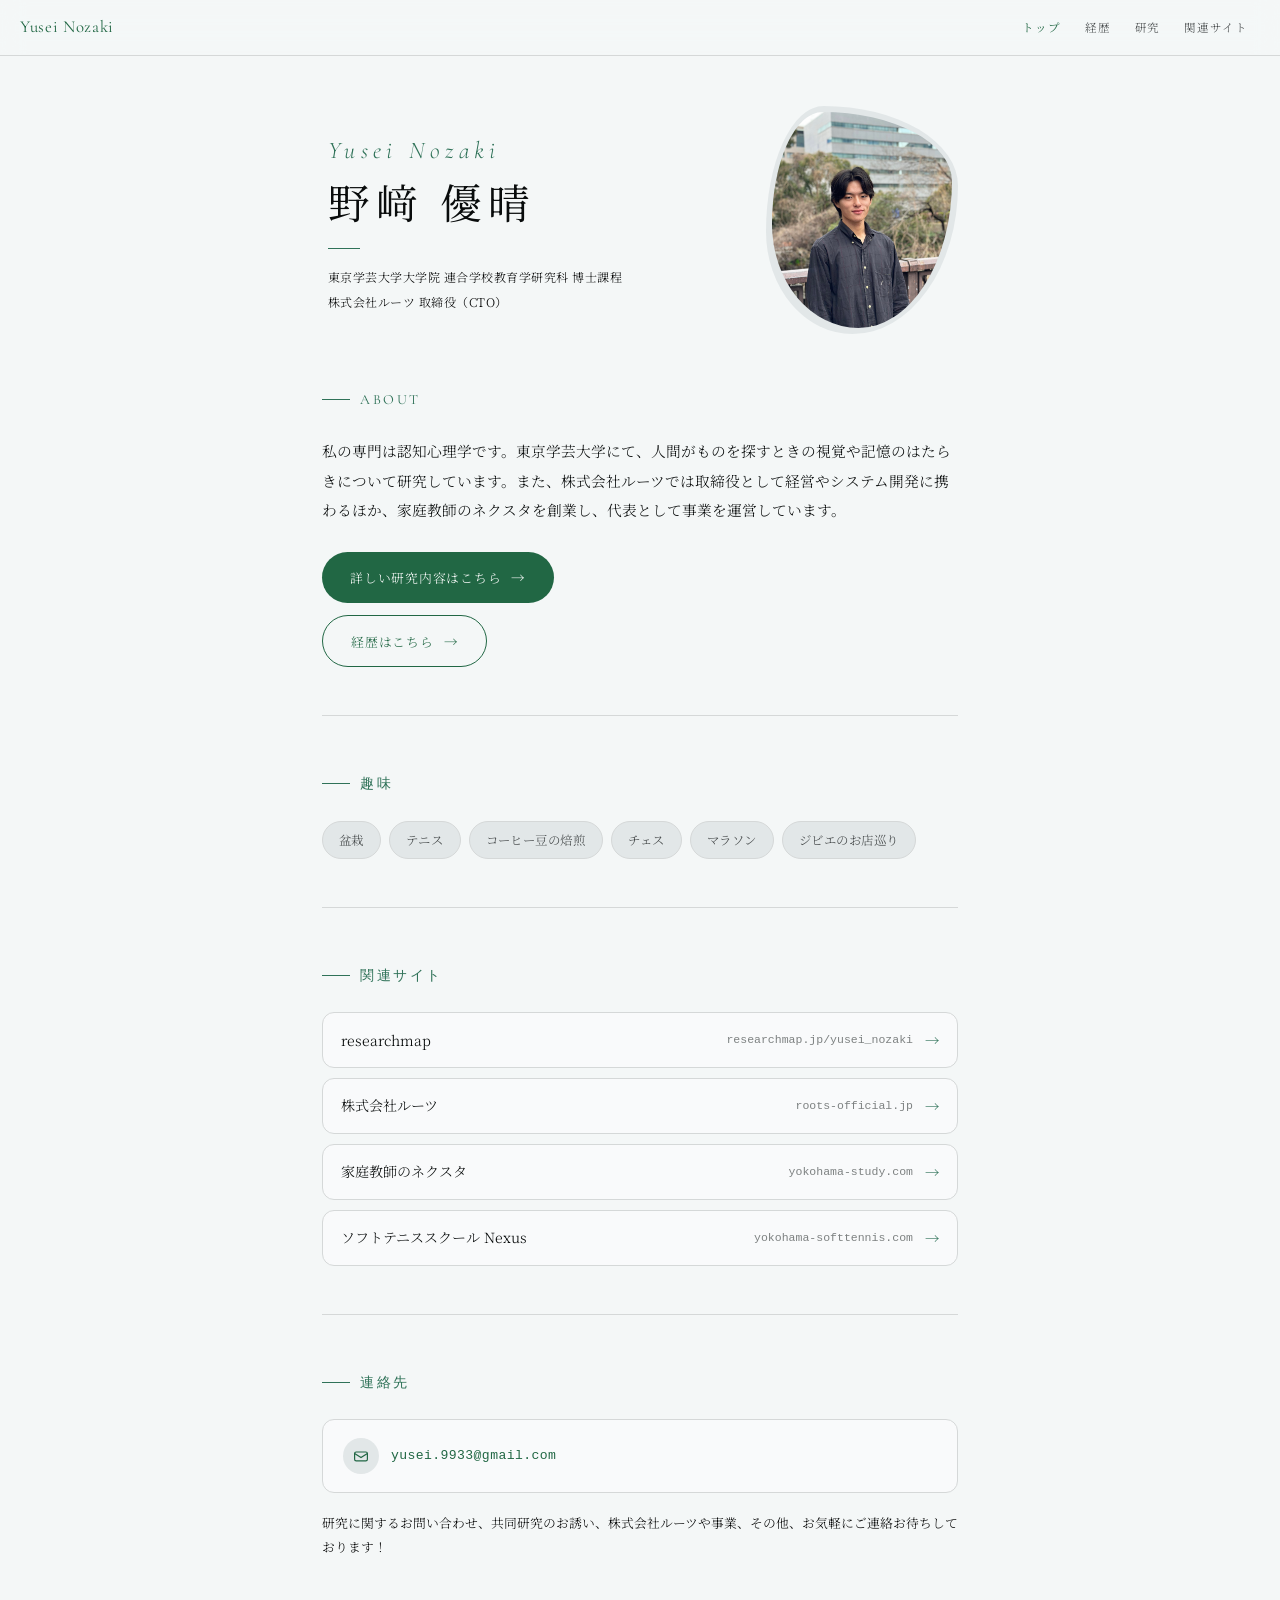
==== index.html @ 274eee70 "既存デザインを維持してBootstrapをCDN導入" ====
<!DOCTYPE html>
<html lang="ja">
<head>
  <meta charset="UTF-8">
  <meta name="viewport" content="width=device-width, initial-scale=1.0">
  <meta name="format-detection" content="address=no, telephone=no">
  <title>野﨑 優晴（Yusei Nozaki）ホームページ</title>
  <meta name="description" content="野﨑優晴（野崎優晴 / Yusei Nozaki）の個人ホームページ。東京学芸大学大学院博士課程。株式会社ルーツ取締役CTO。">
  <meta name="keywords" content="野崎優晴, 野﨑優晴, Yusei Nozaki, 認知心理学, 視覚探索, 記憶, 東京学芸大学, 博士課程, 株式会社ルーツ, CTO, 教育, 家庭教師, ソフトテニス">
  <meta name="author" content="Yusei Nozaki">
  <meta name="robots" content="index, follow">
  <meta property="og:site_name" content="野﨑 優晴 ホームページ">
  <meta property="og:title" content="野﨑 優晴（Yusei Nozaki）ホームページ">
  <meta property="og:description" content="野﨑優晴（Yusei Nozaki）の個人ホームページ。東京学芸大学大学院博士課程。株式会社ルーツ取締役CTO。">
  <meta property="og:type" content="website">
  <meta property="og:url" content="https://yusei-nozaki.jp/">
  <meta property="og:image" content="https://yusei-nozaki.jp/img/IMG_9286.jpeg">
  <meta name="twitter:card" content="summary_large_image">
  <meta name="twitter:title" content="野﨑 優晴（Yusei Nozaki）ホームページ">
  <meta name="twitter:description" content="野﨑優晴（Yusei Nozaki）の個人ホームページ。東京学芸大学大学院博士課程。株式会社ルーツ取締役CTO。">
  <meta name="twitter:image" content="https://yusei-nozaki.jp/img/IMG_9286.jpeg">
  <link rel="canonical" href="https://yusei-nozaki.jp/">
  <link rel="icon" href="img/icon.png">
  <link rel="stylesheet" href="https://cdn.jsdelivr.net/npm/bootstrap@5.3.8/dist/css/bootstrap.min.css" integrity="sha384-sRIl4kxILFvY47J16cr9ZwB07vP4J8+LH7qKQnuqkuIAvNWLzeN8tE5YBujZqJLB" crossorigin="anonymous">
  <link rel="stylesheet" href="css/style.css">
  <script type="application/ld+json">
  {
    "@context": "https://schema.org",
    "@type": "WebSite",
    "name": "野﨑 優晴 ホームページ",
    "alternateName": ["野﨑 優晴", "野崎優晴", "野崎 優晴", "Yusei Nozaki"],
    "url": "https://yusei-nozaki.jp/"
  }
  </script>
  <script type="application/ld+json">
  {
    "@context": "https://schema.org",
    "@type": "Person",
    "name": "野﨑優晴",
    "alternateName": ["野崎優晴", "Yusei Nozaki"],
    "url": "https://yusei-nozaki.jp/",
    "image": "https://yusei-nozaki.jp/img/IMG_9286.jpeg",
    "jobTitle": ["博士課程", "取締役CTO"],
    "affiliation": [
      {
        "@type": "EducationalOrganization",
        "name": "東京学芸大学大学院"
      },
      {
        "@type": "Organization",
        "name": "株式会社ルーツ"
      }
    ],
    "sameAs": ["https://researchmap.jp/yusei_nozaki"]
  }
  </script>
</head>
<body>

<!-- Nav -->
<nav class="navbar fixed-top site-nav" aria-label="メインナビゲーション">
  <a href="/" class="navbar-brand nav-logo">Yusei Nozaki</a>
  <button class="navbar-toggler nav-hamburger collapsed" id="nav-hamburger" type="button" data-bs-toggle="collapse" data-bs-target="#nav-menu" aria-controls="nav-menu" aria-expanded="false" aria-label="メニュー">
    <span aria-hidden="true"></span><span aria-hidden="true"></span><span aria-hidden="true"></span>
  </button>
  <div class="collapse navbar-collapse nav-menu" id="nav-menu">
    <ul class="navbar-nav nav-links">
      <li class="nav-item"><a href="/" class="nav-link active" aria-current="page">トップ</a></li>
      <li class="nav-item"><a href="/career/" class="nav-link">経歴</a></li>
      <li class="nav-item"><a href="/research/" class="nav-link">研究</a></li>
      <li class="nav-item"><a href="/links/" class="nav-link">関連サイト</a></li>
    </ul>
  </div>
</nav>

<main class="page">

  <!-- Hero -->
  <section class="container hero">
    <div class="row g-0 align-items-center hero-layout">
      <div class="col hero-text-col d-flex flex-column">
        <span class="hero-name-en">Yusei Nozaki</span>
        <span class="hero-name-jp">野﨑 優晴</span>
        <div class="hero-divider"></div>
        <div class="hero-titles d-flex flex-column">
          <span class="hero-title">東京学芸大学大学院 連合学校教育学研究科 博士課程</span>
          <span class="hero-title">株式会社ルーツ 取締役（CTO）</span>
        </div>
      </div>
      <div class="col-auto hero-photo-col">
        <div class="hero-photo-wrap">
          <img src="img/IMG_9286.jpeg" alt="野﨑優晴（野崎優晴 / Yusei Nozaki）" class="hero-photo">
        </div>
      </div>
    </div>
  </section>

  <!-- Bio -->
  <section class="container bio-section reveal">
    <span class="section-label">About</span>
    <p class="bio-text">私の専門は認知心理学です。東京学芸大学にて、人間がものを探すときの視覚や記憶のはたらきについて研究しています。また、株式会社ルーツでは取締役として経営やシステム開発に携わるほか、家庭教師のネクスタを創業し、代表として事業を運営しています。</p>
    <div class="bio-actions d-flex flex-column align-items-start">
      <a href="/research/" class="btn rounded-pill d-inline-flex align-items-center bio-cta">
        詳しい研究内容はこちら
        <span class="bio-cta-arrow">→</span>
      </a>
      <a href="/career/" class="btn rounded-pill d-inline-flex align-items-center bio-cta bio-cta-outline">
        経歴はこちら
        <span class="bio-cta-arrow">→</span>
      </a>
    </div>
  </section>

  <div class="container"><div class="divider"></div></div>

  <!-- Hobbies -->
  <section class="container hobbies-section reveal">
    <span class="section-label">趣味</span>
    <div class="hobby-chips d-flex flex-wrap gap-2">
      <span class="badge rounded-pill hobby-chip">盆栽</span>
      <span class="badge rounded-pill hobby-chip">テニス</span>
      <span class="badge rounded-pill hobby-chip">コーヒー豆の焙煎</span>
      <span class="badge rounded-pill hobby-chip">チェス</span>
      <span class="badge rounded-pill hobby-chip">マラソン</span>
      <span class="badge rounded-pill hobby-chip">ジビエのお店巡り</span>
    </div>
  </section>

  <div class="container"><div class="divider"></div></div>

  <!-- Related Sites -->
  <section class="container hobbies-section reveal">
    <span class="section-label">関連サイト</span>
    <div class="related-links d-flex flex-column">
      <a href="https://researchmap.jp/yusei_nozaki" target="_blank" rel="noopener" class="card flex-row align-items-center inline-link-card">
        <span class="inline-link-name">researchmap</span>
        <span class="inline-link-url ms-auto">researchmap.jp/yusei_nozaki</span>
        <span class="inline-link-arrow">→</span>
      </a>
      <a href="https://roots-official.jp" target="_blank" rel="noopener" class="card flex-row align-items-center inline-link-card">
        <span class="inline-link-name">株式会社ルーツ</span>
        <span class="inline-link-url ms-auto">roots-official.jp</span>
        <span class="inline-link-arrow">→</span>
      </a>
      <a href="https://yokohama-study.com" target="_blank" rel="noopener" class="card flex-row align-items-center inline-link-card">
        <span class="inline-link-name">家庭教師のネクスタ</span>
        <span class="inline-link-url ms-auto">yokohama-study.com</span>
        <span class="inline-link-arrow">→</span>
      </a>
      <a href="https://yokohama-softtennis.com" target="_blank" rel="noopener" class="card flex-row align-items-center inline-link-card">
        <span class="inline-link-name">ソフトテニススクール Nexus</span>
        <span class="inline-link-url ms-auto">yokohama-softtennis.com</span>
        <span class="inline-link-arrow">→</span>
      </a>
    </div>
  </section>

  <div class="container"><div class="divider"></div></div>

  <!-- Contact -->
  <section class="container contact-section reveal">
    <span class="section-label">連絡先</span>
    <div class="card flex-row align-items-center contact-email-wrap">
      <div class="contact-email-icon d-flex align-items-center justify-content-center flex-shrink-0 rounded-circle">
        <svg viewBox="0 0 20 20" fill="none" stroke="var(--green)" stroke-width="1.5">
          <rect x="2" y="5" width="16" height="11" rx="2"/>
          <path d="M2 7l8 5 8-5"/>
        </svg>
      </div>
      <span id="email-display">読み込み中…</span>
    </div>
    <p class="contact-note">研究に関するお問い合わせ、共同研究のお誘い、株式会社ルーツや事業、その他、お気軽にご連絡お待ちしております！</p>
  </section>

</main>

<footer class="site-footer">
  © 2026 Yusei Nozaki. All rights reserved.
</footer>

<script src="https://cdn.jsdelivr.net/npm/bootstrap@5.3.8/dist/js/bootstrap.bundle.min.js" integrity="sha384-FKyoEForCGlyvwx9Hj09JcYn3nv7wiPVlz7YYwJrWVcXK/BmnVDxM+D2scQbITxI" crossorigin="anonymous"></script>
<script src="js/main.js"></script>

</body>
</html>
---- css/style.css ----
@import url('https://fonts.googleapis.com/css2?family=Cormorant+Garamond:ital,wght@0,300;0,400;0,500;1,300;1,400&family=Noto+Serif+JP:wght@200;300;400;500&display=swap');

/* ── Tokens ── */
:root {
  --bg:        oklch(0.975 0.003 200);
  --bg-card:   oklch(0.985 0.002 200);
  --bg-deep:   oklch(0.925 0.006 200);
  --green:     oklch(0.46  0.09  158);
  --green-mid: oklch(0.50  0.08  165);
  --green-lt:  oklch(0.68  0.055 165);
  --ink:       oklch(0.15  0.005 200);
  --ink-mid:   oklch(0.38  0.006 200);
  --ink-lt:    oklch(0.60  0.005 200);
  --border:    oklch(0.88  0.004 200);
  --radius:    12px;
  --ff-jp:     'Noto Serif JP', serif;
  --ff-en:     'Cormorant Garamond', serif;
  --max-w:     680px;

  /* Bootstrap theme: keep the original typography and palette. */
  --bs-body-font-family: var(--ff-jp);
  --bs-body-font-size: 1rem;
  --bs-body-font-weight: 400;
  --bs-body-line-height: 1.8;
  --bs-body-color: var(--ink);
  --bs-body-bg: var(--bg);
  --bs-border-color: var(--border);
  --bs-border-radius: var(--radius);
  --bs-link-color: var(--green);
  --bs-link-hover-color: var(--green-mid);
}

/* ── Bootstrap base and shared components ── */
html { font-size: 16px; scroll-behavior: smooth; }
body { min-height: 100dvh; }
p { margin: 0; }
img { display: block; max-width: 100%; }
a { color: inherit; text-decoration: none; }
.card {
  --bs-card-bg: var(--bg-card);
  --bs-card-border-color: var(--border);
  --bs-card-border-radius: var(--radius);
  --bs-card-color: var(--ink);
}

/* ── Nav ── */
.site-nav {
  --bs-navbar-active-color: var(--green);
  --bs-navbar-brand-color: var(--green);
  --bs-navbar-brand-hover-color: var(--green);
  z-index: 100;
  flex-wrap: nowrap;
  padding: 0 20px;
  height: 56px;
  background: color-mix(in oklch, var(--bg) 88%, transparent);
  backdrop-filter: blur(12px);
  -webkit-backdrop-filter: blur(12px);
  border-bottom: 1px solid var(--border);
}
.nav-logo {
  margin: 0;
  padding: 0;
  font-family: var(--ff-en);
  font-weight: 400;
  font-size: 1.05rem;
  letter-spacing: 0.04em;
  color: var(--green);
  text-decoration: none;
  white-space: nowrap;
}
.nav-links {
  margin: 0;
  padding: 0;
}
.nav-links .nav-link {
  display: block;
  padding: 8px 12px;
  font-size: 0.72rem;
  letter-spacing: 0.08em;
  color: var(--ink-mid);
  font-family: var(--ff-jp);
  font-weight: 300;
  transition: color 0.2s;
}
.nav-links a:hover,
.nav-links a.active { color: var(--green); }
.nav-links a.active { font-weight: 400; }

/* Hamburger button */
.nav-hamburger {
  display: none;
  flex-direction: column;
  gap: 5px;
  cursor: pointer;
  background: none;
  border: none;
  padding: 8px;
  border-radius: 0;
}
.nav-hamburger:focus-visible {
  outline: 2px solid var(--green);
  outline-offset: 3px;
}
.nav-hamburger:focus { box-shadow: none; }
.nav-hamburger span {
  display: block;
  width: 22px;
  height: 1.5px;
  background: var(--ink-mid);
  border-radius: 2px;
  transition: transform 0.3s, opacity 0.3s;
  transform-origin: center;
}
.nav-hamburger[aria-expanded="true"] span:nth-child(1) { transform: translateY(6.5px) rotate(45deg); }
.nav-hamburger[aria-expanded="true"] span:nth-child(2) { opacity: 0; }
.nav-hamburger[aria-expanded="true"] span:nth-child(3) { transform: translateY(-6.5px) rotate(-45deg); }

/* Preserve the original 520px menu breakpoint with Bootstrap Collapse. */
@media (min-width: 520.02px) {
  .site-nav .nav-menu { display: flex !important; flex-basis: auto; flex-grow: 0; }
  .site-nav .navbar-nav { flex-direction: row; }
}
@media (max-width: 520px) {
  .nav-hamburger { display: flex; }
  .nav-menu {
    position: fixed;
    top: 56px;
    left: 0; right: 0;
    background: color-mix(in oklch, var(--bg) 96%, transparent);
    backdrop-filter: blur(16px);
    -webkit-backdrop-filter: blur(16px);
    border-bottom: 1px solid var(--border);
  }
  .nav-links { padding: 8px 0 16px; }
  .nav-links .nav-link {
    padding: 12px 24px;
    font-size: 0.88rem;
    letter-spacing: 0.06em;
  }
}

/* ── Page wrapper ── */
.page {
  padding-top: 56px;
  min-height: 100dvh;
}
.container {
  max-width: var(--max-w);
  padding: 0 22px;
}

/* ── Section heading ── */
.section-label {
  display: inline-flex;
  align-items: center;
  gap: 10px;
  font-family: var(--ff-en);
  font-size: 0.88rem;
  letter-spacing: 0.18em;
  text-transform: uppercase;
  color: var(--green-mid);
  margin-bottom: 24px;
}
.section-label::before {
  content: '';
  display: block;
  width: 28px;
  height: 1px;
  background: var(--green-mid);
}
.section-title {
  font-family: var(--ff-jp);
  font-weight: 300;
  font-size: 1.5rem;
  letter-spacing: 0.04em;
  color: var(--ink);
  margin-bottom: 28px;
}

/* ── Divider ── */
.divider {
  width: 100%;
  height: 1px;
  background: var(--border);
  margin: 48px 0;
}

/* ── Footer ── */
.site-footer {
  text-align: center;
  padding: 40px 22px;
  font-size: 0.72rem;
  color: var(--ink-lt);
  letter-spacing: 0.06em;
  border-top: 1px solid var(--border);
  display: none;
}

/* ── Scroll reveal ── */
.reveal {
  opacity: 0;
  transform: translateY(22px);
  transition: opacity 0.7s ease, transform 0.7s ease;
}
.reveal.visible {
  opacity: 1;
  transform: translateY(0);
}

/* ── Hero (index) ── */
.hero {
  padding: 56px 28px 52px;
  opacity: 0;
  animation: pageIn 0.8s ease 0.1s forwards;
}
@keyframes pageIn { to { opacity: 1; } }
.hero-layout { gap: 36px; }
.hero-layout > .hero-text-col { min-width: 0; }

.hero-name-en {
  font-family: var(--ff-en);
  font-weight: 300;
  font-style: italic;
  font-size: clamp(1.2rem, 4vw, 1.5rem);
  letter-spacing: 0.22em;
  color: var(--green-mid);
  display: block;
  margin-bottom: 6px;
}
.hero-name-jp {
  font-family: var(--ff-jp);
  font-weight: 400;
  font-size: clamp(2rem, 7vw, 2.6rem);
  letter-spacing: 0.14em;
  color: var(--ink);
  display: block;
  line-height: 1.15;
  margin-bottom: 22px;
}
.hero-divider {
  width: 32px;
  height: 1px;
  background: var(--green-mid);
  margin-bottom: 18px;
}
.hero-titles { gap: 6px; }
.hero-title {
  font-size: 12px;
  color: oklch(0.12 0.003 200);
  letter-spacing: 0.04em;
  font-weight: 300;
  line-height: 1.6;
}

/* Photo blob */
.hero-photo-col { width: 180px; }
.hero-photo-wrap {
  position: relative;
  width: 100%;
  aspect-ratio: 5 / 6;
}
.hero-photo-wrap::before {
  content: '';
  position: absolute;
  inset: -6px;
  background: var(--bg-deep);
  border-radius: 30% 70% 55% 45% / 55% 35% 65% 45%;
  z-index: 0;
}
.hero-photo {
  position: relative;
  z-index: 1;
  width: 100%;
  height: 100%;
  object-fit: cover;
  object-position: center 10%;
  border-radius: 28% 72% 52% 48% / 52% 32% 68% 48%;
  display: block;
}

@media (max-width: 500px) {
  .hero {
    text-align: left;
    padding: 44px 24px 40px;
  }
  .hero-layout { flex-direction: column; align-items: stretch !important; gap: 28px; }
  .hero-text-col { order: 2; flex: 0 0 auto; }
  .hero-photo-col { order: 1; width: 100%; }
  .hero-photo-wrap {
    width: clamp(110px, 38vw, 160px);
    height: clamp(124px, 43vw, 180px);
  }
}

/* ── Bio (index) ── */
.bio-section {
  padding: 0 22px;
  opacity: 0;
  animation: pageIn 0.8s ease 0.5s forwards;
}
.bio-text {
  font-size: 0.92rem;
  color: var(--ink);
  line-height: 2;
  font-weight: 300;
  text-align-last: left;
}
.bio-actions { gap: 12px; margin-top: 28px; }
.bio-cta {
  --bs-btn-padding-x: 28px;
  --bs-btn-padding-y: 13px;
  --bs-btn-font-family: var(--ff-jp);
  --bs-btn-font-size: 0.8rem;
  --bs-btn-font-weight: 300;
  --bs-btn-line-height: 1.8;
  --bs-btn-color: #fff;
  --bs-btn-bg: var(--green);
  --bs-btn-border-width: 0;
  --bs-btn-hover-color: #fff;
  --bs-btn-hover-bg: oklch(0.38 0.13 148);
  --bs-btn-active-color: #fff;
  --bs-btn-active-bg: oklch(0.38 0.13 148);
  --bs-btn-focus-shadow-rgb: 54, 100, 76;
  gap: 10px;
  letter-spacing: 0.06em;
  transition: background 0.2s, transform 0.2s;
}
.bio-cta-outline {
  --bs-btn-color: var(--green);
  --bs-btn-bg: transparent;
  --bs-btn-border-width: 1px;
  --bs-btn-border-color: var(--green);
  --bs-btn-hover-color: var(--green);
  --bs-btn-hover-bg: transparent;
  --bs-btn-hover-border-color: var(--green);
  --bs-btn-active-color: var(--green);
  --bs-btn-active-bg: transparent;
  --bs-btn-active-border-color: var(--green);
}
.bio-cta:hover { transform: translateY(-1px); }
.bio-cta-arrow {
  font-size: 0.85rem;
  transition: transform 0.2s;
}
.bio-cta:hover .bio-cta-arrow { transform: translateX(3px); }

/* ── Hobbies (index) ── */
.hobbies-section {
  padding: 0 22px;
}
.hobby-chip {
  line-height: inherit;
  padding: 7px 16px;
  background: var(--bg-deep);
  border: 1px solid var(--border);
  border-radius: 40px;
  font-size: 0.78rem;
  color: var(--ink-mid);
  font-weight: 300;
  letter-spacing: 0.04em;
}

/* ── Contact (index) ── */
.contact-section {
  padding: 0 22px 80px;
}
.contact-email-wrap {
  gap: 12px;
  padding: 18px 20px;
  margin-bottom: 18px;
}
.contact-email-icon {
  width: 36px;
  height: 36px;
  background: var(--bg-deep);
}
.contact-email-icon svg { width: 16px; height: 16px; }
#email-display {
  font-family: monospace;
  font-size: 0.82rem;
  color: var(--green);
  letter-spacing: 0.03em;
}
.contact-note {
  font-size: 0.8rem;
  color: oklch(0.12 0.003 200);
  line-height: 1.9;
  font-weight: 300;
}
.inline-link-card {
  gap: 12px;
  padding: 14px 18px;
  text-decoration: none;
  transition: border-color 0.2s, transform 0.2s;
}
.inline-link-card:hover {
  border-color: var(--green-mid);
  transform: translateY(-1px);
}
.inline-link-name {
  font-size: 0.88rem;
  color: var(--ink);
  font-weight: 300;
}
.inline-link-url {
  min-width: 0;
  overflow-wrap: anywhere;
  font-size: 0.72rem;
  color: var(--ink-lt);
  font-family: monospace;
}
.inline-link-arrow {
  color: var(--green-mid);
  font-size: 0.9rem;
  transition: transform 0.2s;
}
.inline-link-card:hover .inline-link-arrow { transform: translateX(3px); }

/* ── Page hero (career / research / links) ── */
.page-hero {
  padding: 72px 22px 48px;
}
.page-hero-en {
  font-family: var(--ff-en);
  font-weight: 300;
  font-style: italic;
  font-size: 2.8rem;
  color: var(--green-mid);
  letter-spacing: 0.04em;
  line-height: 1;
  display: block;
}
.page-hero-jp {
  font-family: var(--ff-jp);
  font-weight: 300;
  font-size: 1.3rem;
  letter-spacing: 0.14em;
  color: var(--ink);
  display: block;
  margin-top: 10px;
}

/* ── Timeline (career) ── */
.timeline-section {
  padding: 0 22px;
}
.timeline {
  position: relative;
  padding-left: 22px;
}
.timeline::before {
  content: '';
  position: absolute;
  left: 0;
  top: 6px;
  bottom: 6px;
  width: 1px;
  background: var(--border);
}
.timeline-item {
  position: relative;
  padding-bottom: 28px;
}
.timeline-item::before {
  content: '';
  position: absolute;
  left: -26px;
  top: 7px;
  width: 7px;
  height: 7px;
  border-radius: 50%;
  background: var(--green-mid);
  border: 2px solid var(--bg);
  box-shadow: 0 0 0 1px var(--green-mid);
}
.timeline-item:last-child { padding-bottom: 0; }
.timeline-date {
  font-family: var(--ff-en);
  font-size: 0.84rem;
  letter-spacing: 0.1em;
  color: var(--green-mid);
  font-weight: 400;
  margin-bottom: 3px;
}
.timeline-body {
  font-size: 0.88rem;
  color: var(--ink);
  font-weight: 300;
  line-height: 1.7;
}
.timeline-sub {
  font-size: 0.88rem;
  color: var(--ink-mid);
}

/* ── Tag list (career) ── */
.tag-list {
  gap: 10px;
}
.tag-item {
  gap: 12px;
  padding: 14px 16px;
}
.tag-dot {
  width: 6px;
  height: 6px;
  border-radius: 50%;
  background: var(--green-mid);
  flex-shrink: 0;
  margin-top: 7px;
}
.tag-main {
  font-size: 0.88rem;
  color: var(--ink);
  font-weight: 300;
  line-height: 1.6;
}
.tag-sub {
  font-size: 0.76rem;
  color: var(--ink-lt);
}

/* ── Qual list (career) ── */
.qual-item {
  gap: 12px;
  padding: 11px 16px;
  font-size: 0.84rem;
  font-weight: 300;
  color: var(--ink);
}
.qual-item::before {
  content: '';
  width: 5px;
  height: 5px;
  border-radius: 50%;
  background: var(--green-mid);
  flex-shrink: 0;
}

/* ── Research ── */
.research-section {
  padding: 0 22px;
}
.research-theme {
  font-family: var(--ff-jp);
  font-weight: 400;
  font-size: 1.15rem;
  letter-spacing: 0.1em;
  color: var(--green);
  margin-bottom: 24px;
  padding-bottom: 16px;
  border-bottom: 1px solid var(--border);
}
.research-body p {
  font-size: 0.9rem;
  color: var(--ink);
  font-weight: 300;
  line-height: 2.1;
  margin-bottom: 22px;
  text-align: justify;
  text-align-last: left;
}
.research-body p:last-child { margin-bottom: 0; }

/* Illustration */
.illust-wrap {
  margin: 36px auto 28px;
}
.illust-img {
  width: 62%;
  max-width: 240px;
  mix-blend-mode: multiply;
  border-radius: 0;
  box-shadow: none;
}

/* Pull quote */
.pull-quote {
  margin: 36px 0;
  padding: 22px 20px 22px 28px;
  border-left: 2px solid var(--green-mid);
  background: var(--bg-card);
  border-radius: 0 var(--radius) var(--radius) 0;
}
.pull-quote p {
  font-family: var(--ff-jp);
  font-size: 0.88rem;
  font-weight: 300;
  color: var(--ink);
  line-height: 2;
  margin: 0 !important;
}

/* Papers & presentations */
.pub-list {
  gap: 12px;
}
.pub-item {
  padding: 18px 18px;
}
.pub-meta {
  font-family: var(--ff-en);
  font-size: 0.68rem;
  letter-spacing: 0.12em;
  color: var(--green-mid);
  text-transform: uppercase;
  margin-bottom: 6px;
}
.pub-title {
  font-size: 0.86rem;
  color: var(--ink);
  font-weight: 300;
  line-height: 1.75;
}
.pub-journal {
  margin-top: 6px;
  font-size: 0.76rem;
  color: var(--ink-lt);
  font-style: italic;
}

/* Thesis */
.thesis-list {
  gap: 10px;
}
.thesis-item {
  padding: 16px 18px;
  font-size: 0.86rem;
  color: var(--ink);
  font-weight: 300;
  line-height: 1.75;
}
.thesis-label {
  display: inline-block;
  font-size: 0.68rem;
  letter-spacing: 0.1em;
  text-transform: uppercase;
  color: var(--green-mid);
  font-family: var(--ff-en);
  margin-bottom: 5px;
}

/* ── Links ── */
.links-section {
  padding: 0 22px 80px;
}
.link-card {
  gap: 18px;
  padding: 20px 20px;
  margin-bottom: 12px;
  text-decoration: none;
  transition: border-color 0.2s, box-shadow 0.2s, transform 0.2s;
  cursor: pointer;
}
.link-card:hover {
  border-color: var(--green-mid);
  box-shadow: 0 4px 20px oklch(0.44 0.12 148 / 0.1);
  transform: translateY(-2px);
}
.link-icon {
  width: 44px;
  height: 44px;
  background: var(--bg-deep);
  border-radius: 10px;
}
.link-icon svg { width: 20px; height: 20px; }
.link-info { min-width: 0; }
.link-name {
  font-size: 0.9rem;
  font-weight: 400;
  color: var(--ink);
  letter-spacing: 0.03em;
  margin-bottom: 3px;
}
.link-url {
  font-size: 0.72rem;
  color: var(--ink-lt);
  font-family: monospace;
  white-space: nowrap;
  overflow: hidden;
  text-overflow: ellipsis;
}
.link-arrow {
  color: var(--green-mid);
  font-size: 1rem;
  opacity: 0.6;
  transition: opacity 0.2s, transform 0.2s;
}
.link-card:hover .link-arrow {
  opacity: 1;
  transform: translateX(3px);
}

/* Exact spacing retained alongside Bootstrap utilities. */
.related-links { gap: 10px; }
.section-end { padding-bottom: 80px; }
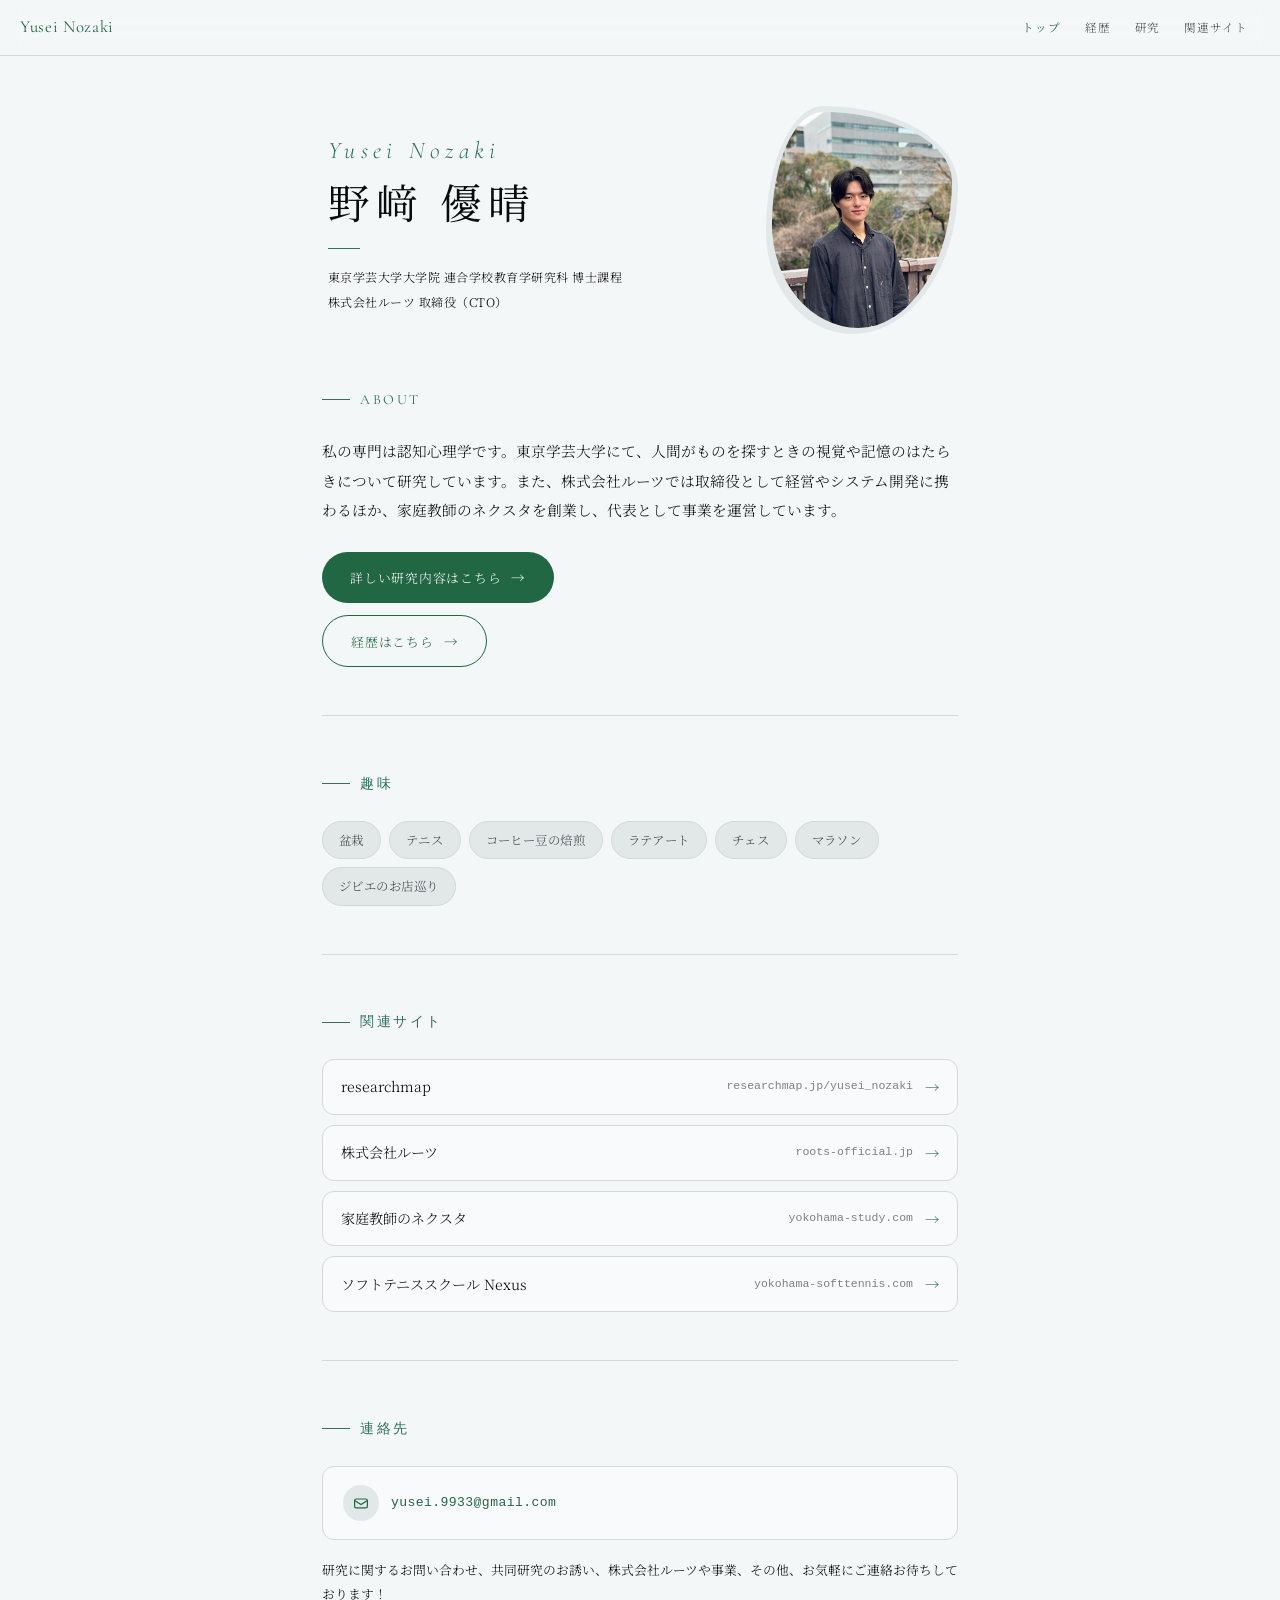
==== commit 316d5491: "Add latte art to hobbies" ====
--- a/index.html
+++ b/index.html
@@ -120,6 +120,7 @@
       <span class="badge rounded-pill hobby-chip">盆栽</span>
       <span class="badge rounded-pill hobby-chip">テニス</span>
       <span class="badge rounded-pill hobby-chip">コーヒー豆の焙煎</span>
+      <span class="badge rounded-pill hobby-chip">ラテアート</span>
       <span class="badge rounded-pill hobby-chip">チェス</span>
       <span class="badge rounded-pill hobby-chip">マラソン</span>
       <span class="badge rounded-pill hobby-chip">ジビエのお店巡り</span>
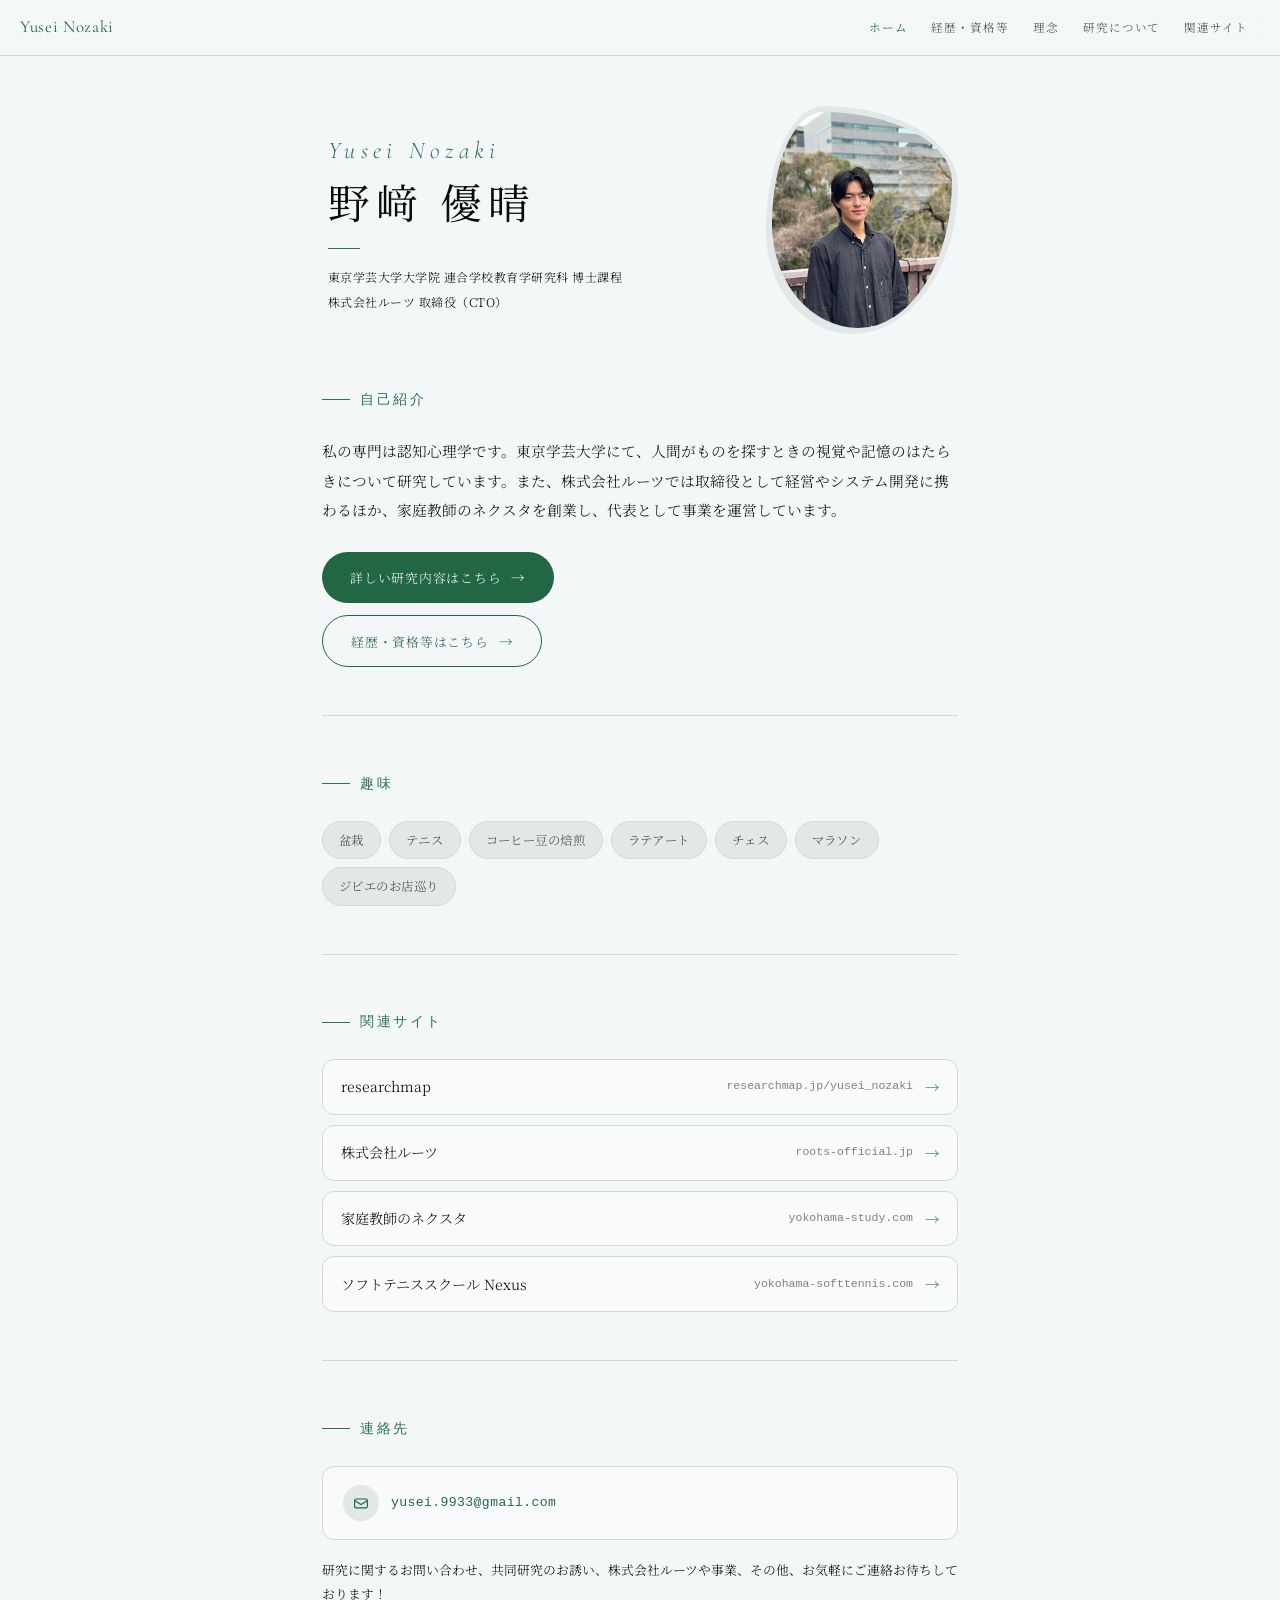
==== commit 6e1a2da4: "Add philosophy page and unify site navigation with breadcrumbs" ====
--- a/index.html
+++ b/index.html
@@ -65,9 +65,10 @@
   </button>
   <div class="collapse navbar-collapse nav-menu" id="nav-menu">
     <ul class="navbar-nav nav-links">
-      <li class="nav-item"><a href="/" class="nav-link active" aria-current="page">トップ</a></li>
-      <li class="nav-item"><a href="/career/" class="nav-link">経歴</a></li>
-      <li class="nav-item"><a href="/research/" class="nav-link">研究</a></li>
+      <li class="nav-item"><a href="/" class="nav-link active" aria-current="page">ホーム</a></li>
+      <li class="nav-item"><a href="/career/" class="nav-link">経歴・資格等</a></li>
+      <li class="nav-item"><a href="/philosophy/" class="nav-link">理念</a></li>
+      <li class="nav-item"><a href="/research/" class="nav-link">研究について</a></li>
       <li class="nav-item"><a href="/links/" class="nav-link">関連サイト</a></li>
     </ul>
   </div>
@@ -97,7 +98,7 @@
 
   <!-- Bio -->
   <section class="container bio-section reveal">
-    <span class="section-label">About</span>
+    <span class="section-label">自己紹介</span>
     <p class="bio-text">私の専門は認知心理学です。東京学芸大学にて、人間がものを探すときの視覚や記憶のはたらきについて研究しています。また、株式会社ルーツでは取締役として経営やシステム開発に携わるほか、家庭教師のネクスタを創業し、代表として事業を運営しています。</p>
     <div class="bio-actions d-flex flex-column align-items-start">
       <a href="/research/" class="btn rounded-pill d-inline-flex align-items-center bio-cta">
@@ -105,7 +106,7 @@
         <span class="bio-cta-arrow">→</span>
       </a>
       <a href="/career/" class="btn rounded-pill d-inline-flex align-items-center bio-cta bio-cta-outline">
-        経歴はこちら
+        経歴・資格等はこちら
         <span class="bio-cta-arrow">→</span>
       </a>
     </div>
--- a/css/style.css
+++ b/css/style.css
@@ -115,12 +115,12 @@
 .nav-hamburger[aria-expanded="true"] span:nth-child(2) { opacity: 0; }
 .nav-hamburger[aria-expanded="true"] span:nth-child(3) { transform: translateY(-6.5px) rotate(-45deg); }
 
-/* Preserve the original 520px menu breakpoint with Bootstrap Collapse. */
-@media (min-width: 520.02px) {
+/* Use the existing mobile menu below 640px so all five labels fit. */
+@media (min-width: 640.02px) {
   .site-nav .nav-menu { display: flex !important; flex-basis: auto; flex-grow: 0; }
   .site-nav .navbar-nav { flex-direction: row; }
 }
-@media (max-width: 520px) {
+@media (max-width: 640px) {
   .nav-hamburger { display: flex; }
   .nav-menu {
     position: fixed;
@@ -694,3 +694,66 @@
 /* Exact spacing retained alongside Bootstrap utilities. */
 .related-links { gap: 10px; }
 .section-end { padding-bottom: 80px; }
+
+/* ── Page headings & philosophy: reuse the existing text width and palette ── */
+h1.page-hero-jp { margin-bottom: 0; }
+h2.section-label { font-weight: 400; }
+.philosophy-body p {
+  font-size: 0.9rem;
+  font-weight: 300;
+  line-height: 2.1;
+  margin-bottom: 22px;
+  overflow-wrap: anywhere;
+}
+.philosophy-body h2 {
+  margin: 0 0 24px;
+  font-family: var(--ff-jp);
+  font-size: 1.15rem;
+  font-weight: 400;
+  line-height: 1.8;
+  letter-spacing: 0.06em;
+  color: var(--green);
+}
+.philosophy-body strong { font-weight: 500; }
+.philosophy-body p:last-child { margin-bottom: 0; }
+
+/* ── Breadcrumbs ── */
+.breadcrumbs { padding-top: 24px; }
+.breadcrumbs ol {
+  display: flex;
+  flex-wrap: wrap;
+  gap: 8px;
+  margin: 0;
+  padding: 0;
+  list-style: none;
+  font-size: 0.72rem;
+  font-weight: 300;
+  color: var(--ink-mid);
+}
+.breadcrumbs li + li::before {
+  content: '›';
+  margin-right: 8px;
+  color: var(--ink-lt);
+}
+.breadcrumbs a { color: var(--green); }
+.breadcrumbs a:hover { text-decoration: underline; }
+.breadcrumbs + .page-hero { padding-top: 28px; }
+
+/* Philosophy: an opening statement followed by four quiet, distinct sections. */
+.philosophy-body .philosophy-lead {
+  margin-bottom: 24px;
+  font-size: clamp(1.05rem, 3.8vw, 1.25rem);
+  font-weight: 400;
+  color: var(--green);
+  line-height: 1.9;
+}
+.philosophy-intro { padding-bottom: 8px; }
+.philosophy-section {
+  margin-top: 44px;
+  padding-top: 36px;
+  border-top: 1px solid var(--border);
+}
+.philosophy-section h2 {
+  padding-left: 16px;
+  border-left: 2px solid var(--green-mid);
+}
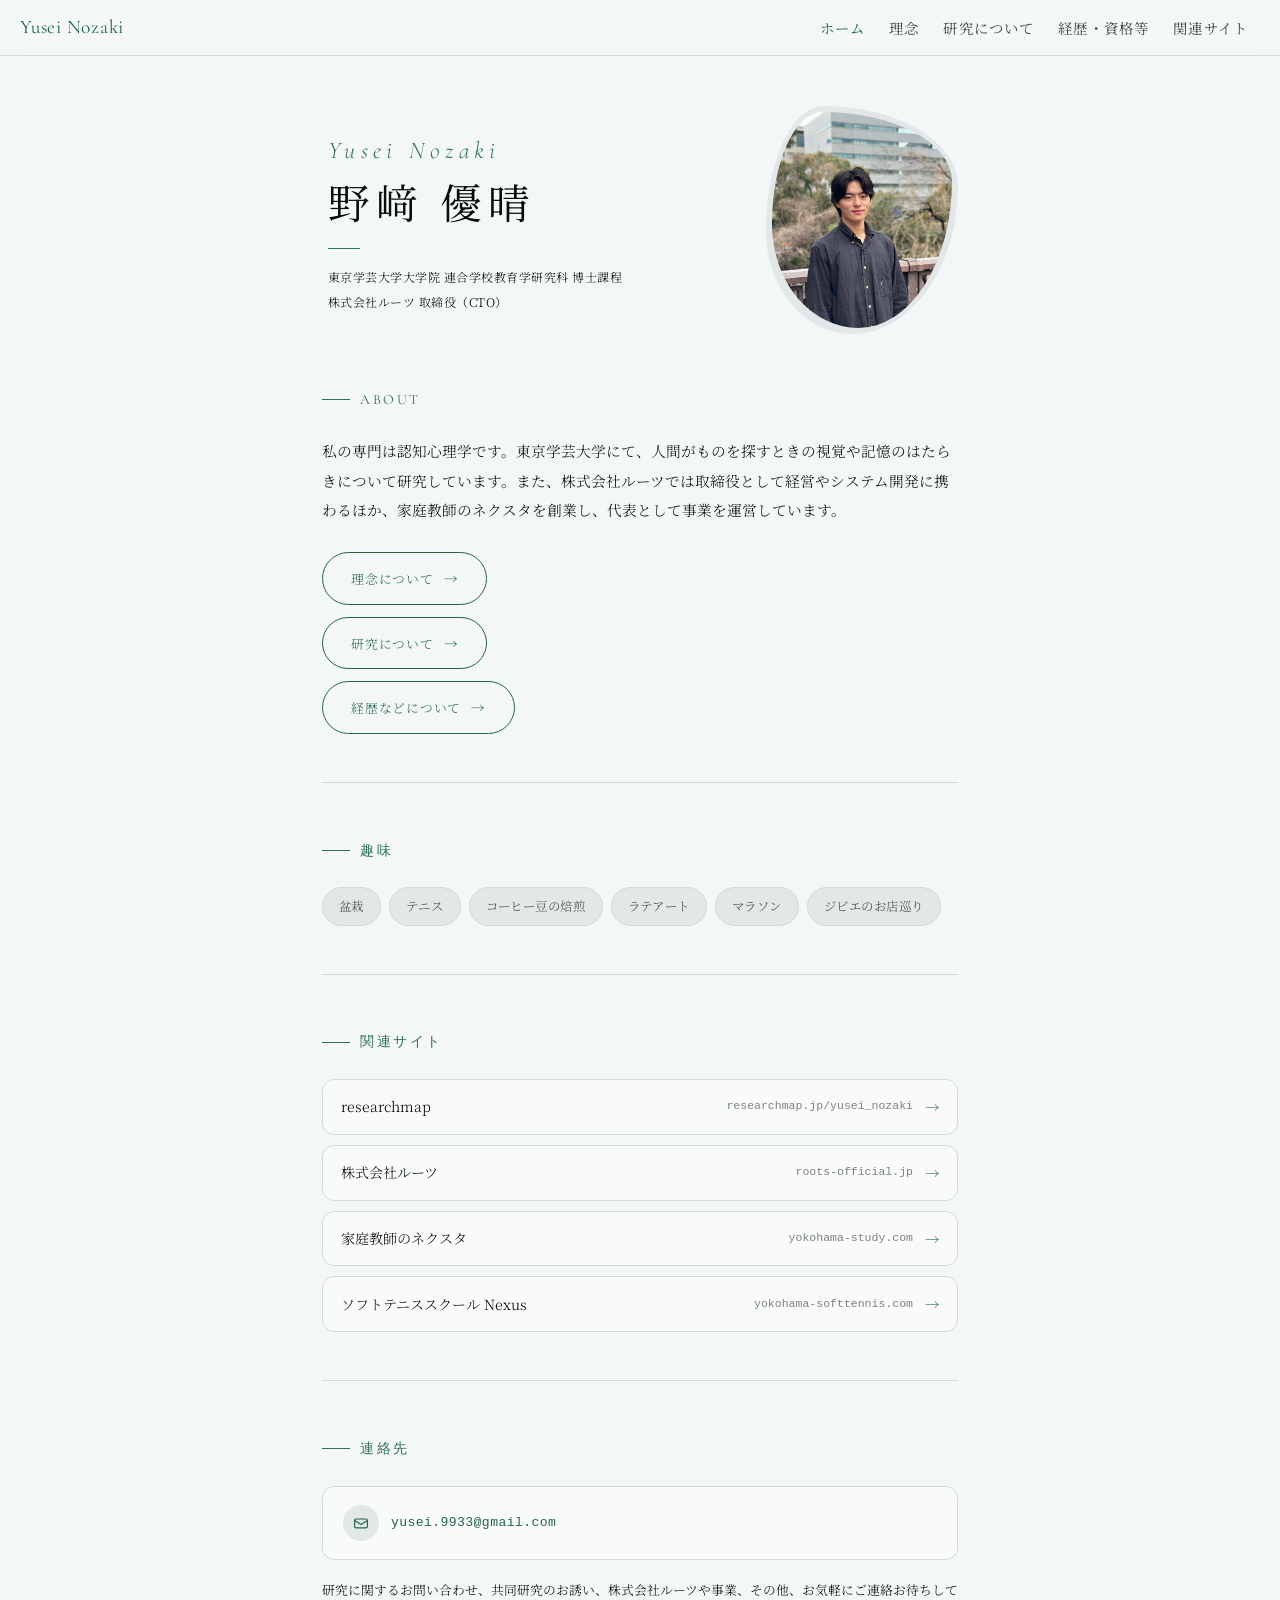
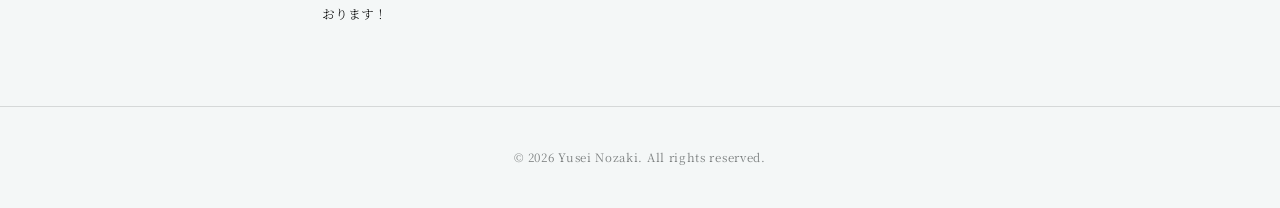
==== commit a60e8aa7: "Refine navigation, home buttons, footer and accessibility" ====
--- a/index.html
+++ b/index.html
@@ -66,9 +66,9 @@
   <div class="collapse navbar-collapse nav-menu" id="nav-menu">
     <ul class="navbar-nav nav-links">
       <li class="nav-item"><a href="/" class="nav-link active" aria-current="page">ホーム</a></li>
-      <li class="nav-item"><a href="/career/" class="nav-link">経歴・資格等</a></li>
       <li class="nav-item"><a href="/philosophy/" class="nav-link">理念</a></li>
       <li class="nav-item"><a href="/research/" class="nav-link">研究について</a></li>
+      <li class="nav-item"><a href="/career/" class="nav-link">経歴・資格等</a></li>
       <li class="nav-item"><a href="/links/" class="nav-link">関連サイト</a></li>
     </ul>
   </div>
@@ -81,7 +81,7 @@
     <div class="row g-0 align-items-center hero-layout">
       <div class="col hero-text-col d-flex flex-column">
         <span class="hero-name-en">Yusei Nozaki</span>
-        <span class="hero-name-jp">野﨑 優晴</span>
+        <h1 class="hero-name-jp">野﨑 優晴</h1>
         <div class="hero-divider"></div>
         <div class="hero-titles d-flex flex-column">
           <span class="hero-title">東京学芸大学大学院 連合学校教育学研究科 博士課程</span>
@@ -98,15 +98,19 @@
 
   <!-- Bio -->
   <section class="container bio-section reveal">
-    <span class="section-label">自己紹介</span>
+    <span class="section-label">About</span>
     <p class="bio-text">私の専門は認知心理学です。東京学芸大学にて、人間がものを探すときの視覚や記憶のはたらきについて研究しています。また、株式会社ルーツでは取締役として経営やシステム開発に携わるほか、家庭教師のネクスタを創業し、代表として事業を運営しています。</p>
     <div class="bio-actions d-flex flex-column align-items-start">
-      <a href="/research/" class="btn rounded-pill d-inline-flex align-items-center bio-cta">
-        詳しい研究内容はこちら
+      <a href="/philosophy/" class="btn rounded-pill d-inline-flex align-items-center bio-cta bio-cta-outline">
+        理念について
+        <span class="bio-cta-arrow">→</span>
+      </a>
+      <a href="/research/" class="btn rounded-pill d-inline-flex align-items-center bio-cta bio-cta-outline">
+        研究について
         <span class="bio-cta-arrow">→</span>
       </a>
       <a href="/career/" class="btn rounded-pill d-inline-flex align-items-center bio-cta bio-cta-outline">
-        経歴・資格等はこちら
+        経歴などについて
         <span class="bio-cta-arrow">→</span>
       </a>
     </div>
@@ -122,7 +126,6 @@
       <span class="badge rounded-pill hobby-chip">テニス</span>
       <span class="badge rounded-pill hobby-chip">コーヒー豆の焙煎</span>
       <span class="badge rounded-pill hobby-chip">ラテアート</span>
-      <span class="badge rounded-pill hobby-chip">チェス</span>
       <span class="badge rounded-pill hobby-chip">マラソン</span>
       <span class="badge rounded-pill hobby-chip">ジビエのお店巡り</span>
     </div>
@@ -169,7 +172,7 @@
           <path d="M2 7l8 5 8-5"/>
         </svg>
       </div>
-      <span id="email-display">読み込み中…</span>
+      <a id="email-display">読み込み中…</a>
     </div>
     <p class="contact-note">研究に関するお問い合わせ、共同研究のお誘い、株式会社ルーツや事業、その他、お気軽にご連絡お待ちしております！</p>
   </section>
--- a/css/style.css
+++ b/css/style.css
@@ -117,6 +117,8 @@
 
 /* Use the existing mobile menu below 640px so all five labels fit. */
 @media (min-width: 640.02px) {
+  .nav-logo { font-size: 1.2rem; }
+  .nav-links .nav-link { font-size: 0.9rem; font-weight: 400; }
   .site-nav .nav-menu { display: flex !important; flex-basis: auto; flex-grow: 0; }
   .site-nav .navbar-nav { flex-direction: row; }
 }
@@ -193,7 +195,6 @@
   color: var(--ink-lt);
   letter-spacing: 0.06em;
   border-top: 1px solid var(--border);
-  display: none;
 }
 
 /* ── Scroll reveal ── */
@@ -757,3 +758,15 @@
   padding-left: 16px;
   border-left: 2px solid var(--green-mid);
 }
+
+/* Respect the visitor's motion preference without hiding content. */
+@media (prefers-reduced-motion: reduce) {
+  html { scroll-behavior: auto; }
+  .hero { animation: none; opacity: 1; }
+  .reveal { transition: none; transform: none; opacity: 1; }
+  .collapsing, .nav-hamburger span,
+  .nav-links .nav-link, .bio-cta, .bio-cta-arrow,
+  .inline-link-card, .inline-link-arrow, .link-card, .link-arrow {
+    transition: none;
+  }
+}
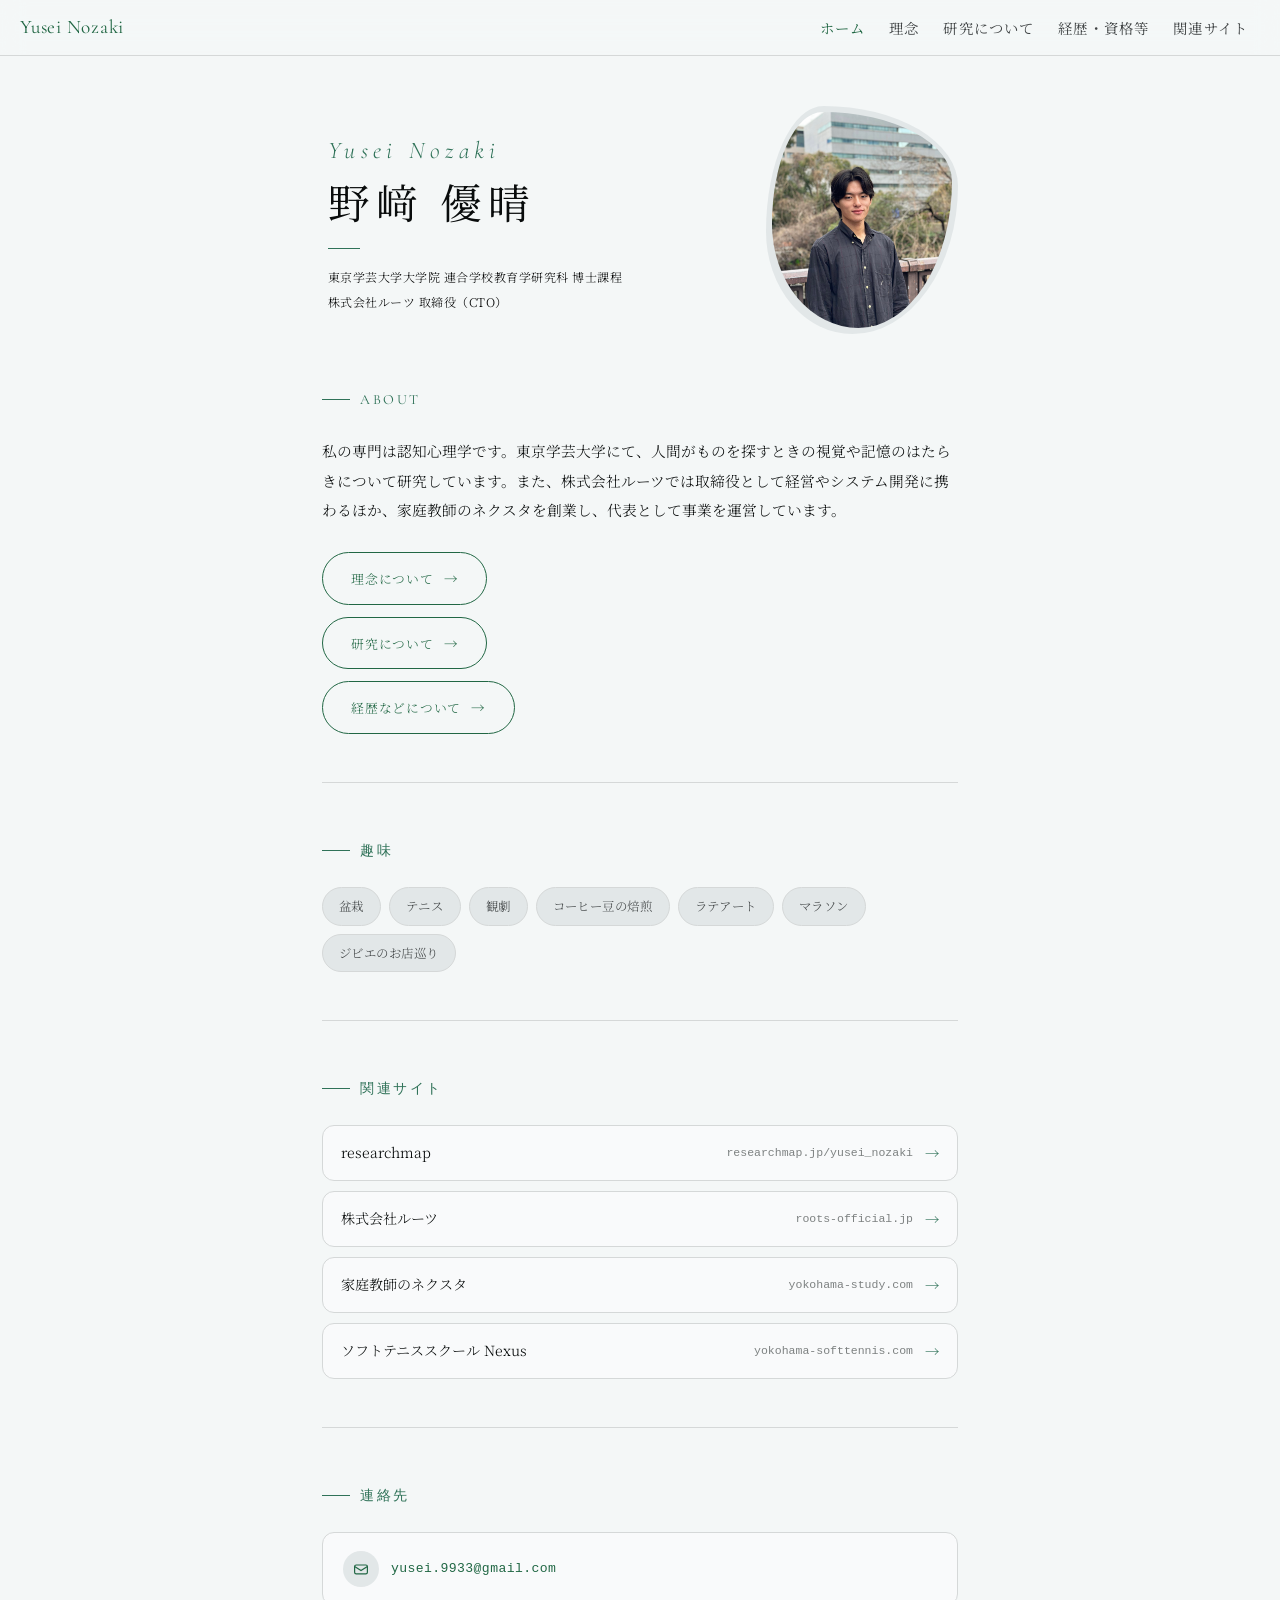
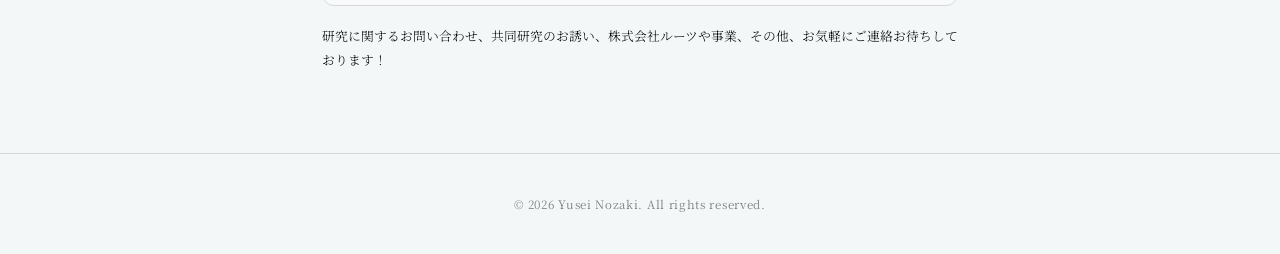
==== commit 8749577f: "update3" ====
--- a/index.html
+++ b/index.html
@@ -124,6 +124,7 @@
     <div class="hobby-chips d-flex flex-wrap gap-2">
       <span class="badge rounded-pill hobby-chip">盆栽</span>
       <span class="badge rounded-pill hobby-chip">テニス</span>
+      <span class="badge rounded-pill hobby-chip">観劇</span>
       <span class="badge rounded-pill hobby-chip">コーヒー豆の焙煎</span>
       <span class="badge rounded-pill hobby-chip">ラテアート</span>
       <span class="badge rounded-pill hobby-chip">マラソン</span>
--- a/css/style.css
+++ b/css/style.css
@@ -642,54 +642,113 @@
 }
 
 /* ── Links ── */
-.links-section {
-  padding: 0 22px 80px;
-}
+.links-section { padding: 0 22px 80px; }
 .link-card {
-  gap: 18px;
-  padding: 20px 20px;
-  margin-bottom: 12px;
+  gap: 20px;
+  padding: 22px 26px;
+  margin-bottom: 16px;
   text-decoration: none;
   transition: border-color 0.2s, box-shadow 0.2s, transform 0.2s;
-  cursor: pointer;
 }
 .link-card:hover {
   border-color: var(--green-mid);
-  box-shadow: 0 4px 20px oklch(0.44 0.12 148 / 0.1);
+  box-shadow: 0 8px 26px oklch(0.44 0.12 148 / 0.07);
   transform: translateY(-2px);
 }
+.link-card:focus-visible {
+  outline: 2px solid var(--green-mid);
+  outline-offset: 4px;
+}
 .link-icon {
-  width: 44px;
-  height: 44px;
+  width: 76px;
+  height: 76px;
   background: var(--bg-deep);
-  border-radius: 10px;
-}
-.link-icon svg { width: 20px; height: 20px; }
+  border-radius: 50%;
+}
+.link-icon svg { width: 34px; height: 34px; }
+.link-card--brand {
+  display: grid;
+  grid-template-columns: 160px minmax(0, 1fr) 28px;
+  align-items: center;
+  gap: 26px;
+  padding: 0 26px 0 0;
+  overflow: hidden;
+}
+.link-logo {
+  display: flex;
+  align-items: center;
+  justify-content: center;
+  align-self: stretch;
+  min-height: 164px;
+  padding: 22px;
+  background: #fff;
+  border-right: 1px solid var(--border);
+}
+.link-logo img { width: 108px; height: 116px; object-fit: contain; }
+.link-card--roots .link-logo img { width: 100px; height: 100px; }
+.link-card--nexta .link-logo img { width: 94px; height: 116px; }
 .link-info { min-width: 0; }
+.link-category {
+  margin-bottom: 8px;
+  font-family: var(--ff-en);
+  font-size: 0.75rem;
+  font-weight: 500;
+  letter-spacing: 0.16em;
+  text-transform: uppercase;
+  color: var(--green);
+}
 .link-name {
-  font-size: 0.9rem;
+  font-size: 0.95rem;
   font-weight: 400;
   color: var(--ink);
   letter-spacing: 0.03em;
-  margin-bottom: 3px;
+  margin-bottom: 6px;
+  overflow-wrap: anywhere;
 }
 .link-url {
-  font-size: 0.72rem;
-  color: var(--ink-lt);
+  font-size: 0.7rem;
+  color: var(--ink-mid);
   font-family: monospace;
-  white-space: nowrap;
-  overflow: hidden;
-  text-overflow: ellipsis;
+  overflow-wrap: anywhere;
 }
 .link-arrow {
+  display: grid;
+  place-items: center;
+  width: 28px;
+  height: 28px;
+  flex-shrink: 0;
   color: var(--green-mid);
-  font-size: 1rem;
-  opacity: 0.6;
-  transition: opacity 0.2s, transform 0.2s;
-}
-.link-card:hover .link-arrow {
-  opacity: 1;
-  transform: translateX(3px);
+  font-size: 1.1rem;
+  transition: transform 0.2s;
+}
+.link-card:hover .link-arrow { transform: translate(2px, -2px); }
+@media (max-width: 575px) {
+  .link-card { gap: 14px; padding: 20px 16px; }
+  .link-card--brand {
+    grid-template-columns: 104px minmax(0, 1fr) 20px;
+    gap: 14px;
+    padding: 0 14px 0 0;
+  }
+  .link-logo { min-height: 148px; padding: 14px; }
+  .link-icon { width: 60px; height: 60px; }
+  .link-icon svg { width: 28px; height: 28px; }
+  .link-logo img { width: 76px; height: 90px; }
+  .link-card--roots .link-logo img { width: 76px; height: 76px; }
+  .link-card--nexta .link-logo img { width: 72px; height: 90px; }
+  .link-category { font-size: 0.7rem; margin-bottom: 5px; }
+  .link-name { font-size: 0.86rem; letter-spacing: 0; }
+  .link-url { font-size: 0.68rem; }
+  .link-arrow { width: 20px; }
+  .link-card--brand .link-info { padding-block: 18px; }
+}
+@media (max-width: 359px) {
+  .link-card--brand { grid-template-columns: 86px minmax(0, 1fr); gap: 12px; }
+  .link-card--brand .link-arrow { display: none; }
+  .link-logo { padding: 10px; }
+}
+@media (prefers-reduced-motion: reduce) {
+  .link-card, .link-arrow { transition: none; }
+  .link-card:hover, .link-card:hover .link-arrow { transform: none; }
 }
 
 /* Exact spacing retained alongside Bootstrap utilities. */
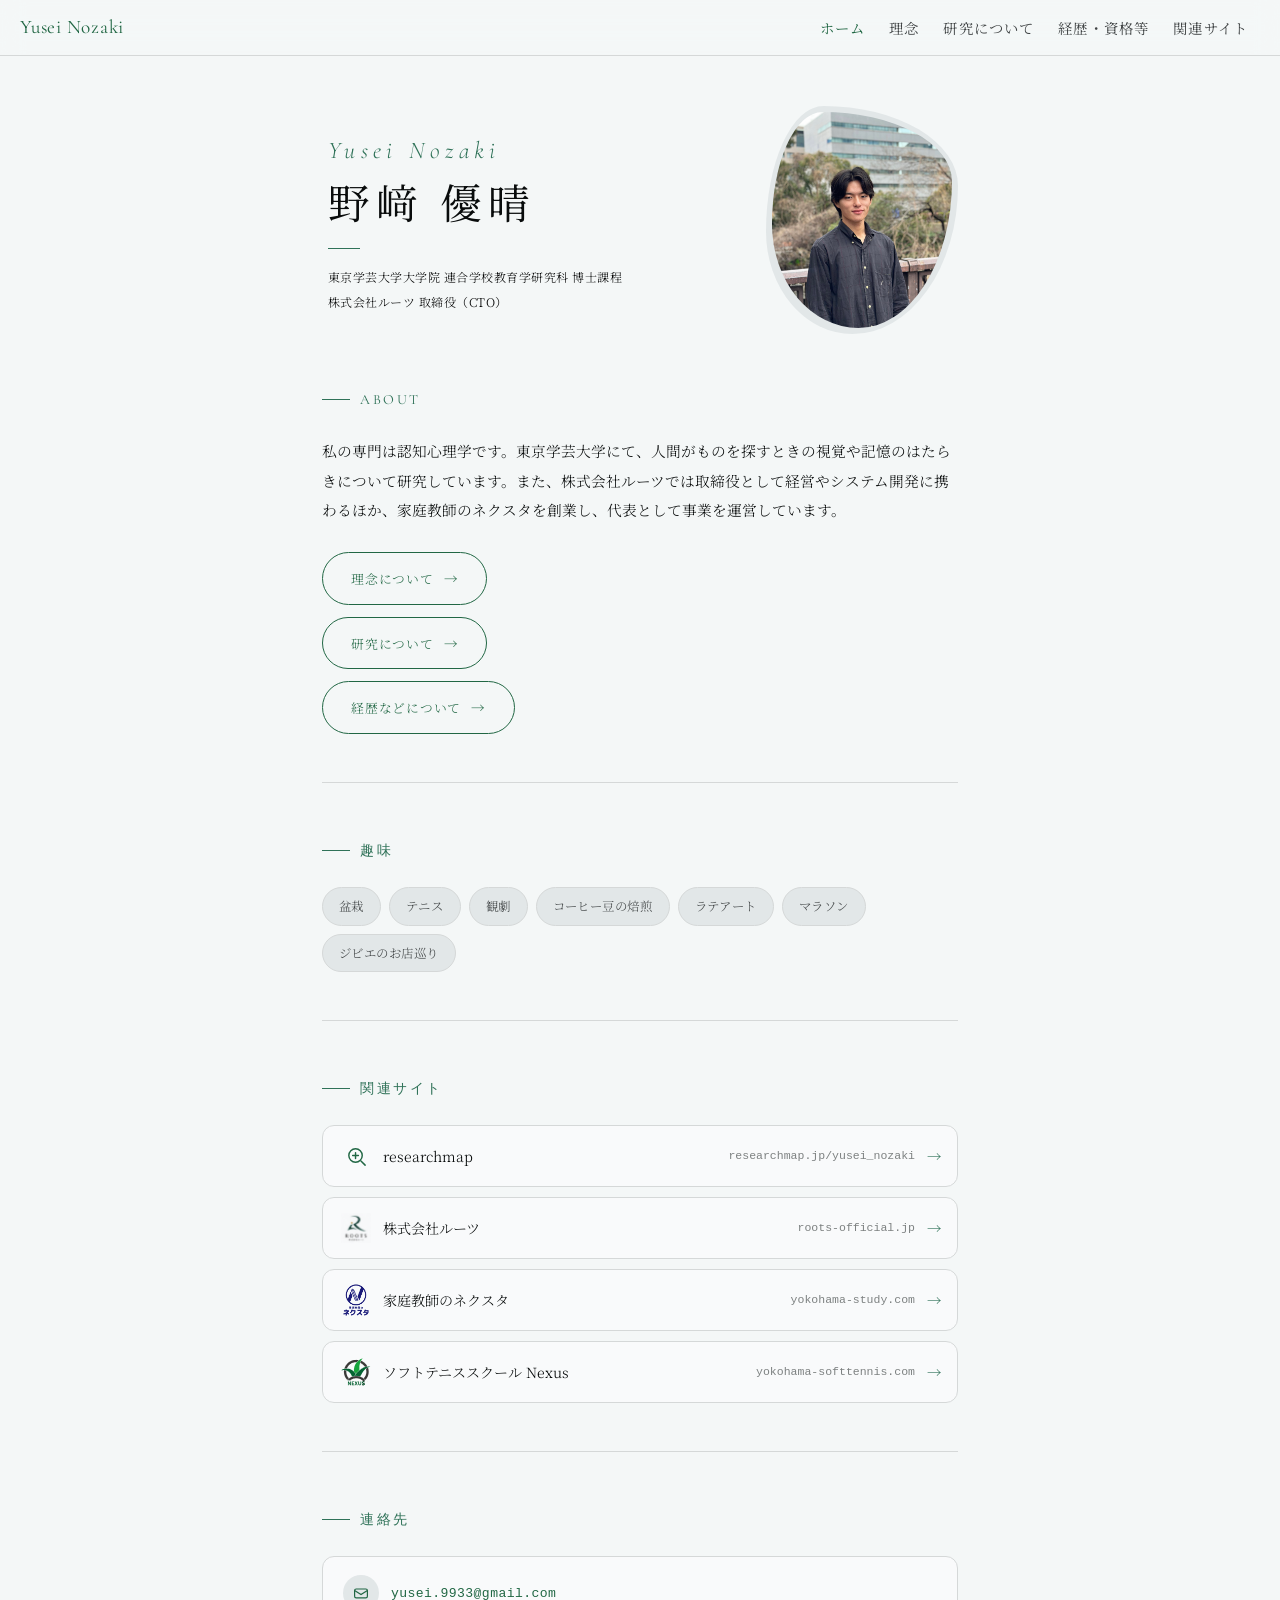
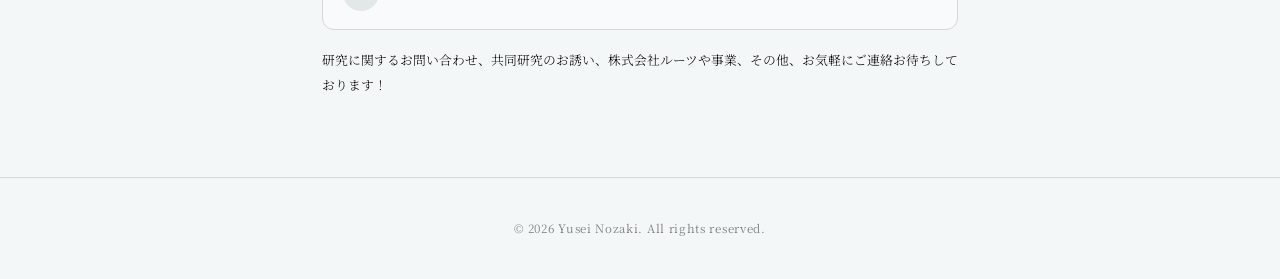
==== commit d84e2908: "Add small logos to homepage related site cards" ====
--- a/index.html
+++ b/index.html
@@ -139,21 +139,25 @@
     <span class="section-label">関連サイト</span>
     <div class="related-links d-flex flex-column">
       <a href="https://researchmap.jp/yusei_nozaki" target="_blank" rel="noopener" class="card flex-row align-items-center inline-link-card">
+        <span class="inline-link-logo" aria-hidden="true"><svg viewBox="0 0 24 24" fill="none" stroke="currentColor" stroke-width="1.5" stroke-linecap="round" stroke-linejoin="round"><circle cx="11" cy="11" r="7"/><path d="M21 21l-4.35-4.35M8 11h6M11 8v6"/></svg></span>
         <span class="inline-link-name">researchmap</span>
         <span class="inline-link-url ms-auto">researchmap.jp/yusei_nozaki</span>
         <span class="inline-link-arrow">→</span>
       </a>
       <a href="https://roots-official.jp" target="_blank" rel="noopener" class="card flex-row align-items-center inline-link-card">
+        <span class="inline-link-logo" aria-hidden="true"><img src="img/logos/web/roots.png" alt="" width="129" height="129" loading="lazy" decoding="async"></span>
         <span class="inline-link-name">株式会社ルーツ</span>
         <span class="inline-link-url ms-auto">roots-official.jp</span>
         <span class="inline-link-arrow">→</span>
       </a>
       <a href="https://yokohama-study.com" target="_blank" rel="noopener" class="card flex-row align-items-center inline-link-card">
+        <span class="inline-link-logo" aria-hidden="true"><img src="img/logos/web/nexta.svg" alt="" width="1590" height="1910" loading="lazy" decoding="async"></span>
         <span class="inline-link-name">家庭教師のネクスタ</span>
         <span class="inline-link-url ms-auto">yokohama-study.com</span>
         <span class="inline-link-arrow">→</span>
       </a>
       <a href="https://yokohama-softtennis.com" target="_blank" rel="noopener" class="card flex-row align-items-center inline-link-card">
+        <span class="inline-link-logo" aria-hidden="true"><img src="img/logos/web/nexus.svg" alt="" width="700" height="665" loading="lazy" decoding="async"></span>
         <span class="inline-link-name">ソフトテニススクール Nexus</span>
         <span class="inline-link-url ms-auto">yokohama-softtennis.com</span>
         <span class="inline-link-arrow">→</span>
--- a/css/style.css
+++ b/css/style.css
@@ -389,6 +389,8 @@
   font-weight: 300;
 }
 .inline-link-card {
+  display: grid;
+  grid-template-columns: 30px minmax(0, 1fr) auto 12px;
   gap: 12px;
   padding: 14px 18px;
   text-decoration: none;
@@ -397,6 +399,23 @@
 .inline-link-card:hover {
   border-color: var(--green-mid);
   transform: translateY(-1px);
+}
+.inline-link-logo {
+  display: flex;
+  align-items: center;
+  justify-content: center;
+  width: 30px;
+  height: 32px;
+  color: var(--green);
+}
+.inline-link-logo img { width: 30px; height: 32px; object-fit: contain; mix-blend-mode: multiply; }
+.inline-link-logo svg { width: 23px; height: 23px; }
+@media (max-width: 575px) {
+  .inline-link-card { grid-template-columns: 30px minmax(0, 1fr) 12px; column-gap: 12px; row-gap: 2px; }
+  .inline-link-logo { grid-column: 1; grid-row: 1 / 3; }
+  .inline-link-name { grid-column: 2; grid-row: 1; }
+  .inline-link-card .inline-link-url { grid-column: 2; grid-row: 2; margin-left: 0 !important; }
+  .inline-link-arrow { grid-column: 3; grid-row: 1 / 3; }
 }
 .inline-link-name {
   font-size: 0.88rem;
@@ -644,52 +663,31 @@
 /* ── Links ── */
 .links-section { padding: 0 22px 80px; }
 .link-card {
-  gap: 20px;
-  padding: 22px 26px;
-  margin-bottom: 16px;
-  text-decoration: none;
-  transition: border-color 0.2s, box-shadow 0.2s, transform 0.2s;
-}
-.link-card:hover {
-  border-color: var(--green-mid);
-  box-shadow: 0 8px 26px oklch(0.44 0.12 148 / 0.07);
-  transform: translateY(-2px);
-}
-.link-card:focus-visible {
-  outline: 2px solid var(--green-mid);
-  outline-offset: 4px;
-}
-.link-icon {
-  width: 76px;
-  height: 76px;
-  background: var(--bg-deep);
-  border-radius: 50%;
-}
-.link-icon svg { width: 34px; height: 34px; }
-.link-card--brand {
   display: grid;
-  grid-template-columns: 160px minmax(0, 1fr) 28px;
-  align-items: center;
-  gap: 26px;
-  padding: 0 26px 0 0;
-  overflow: hidden;
+  grid-template-columns: 52px minmax(0, 1fr);
+  align-items: start;
+  gap: 22px;
+  padding: 26px 28px;
+  margin-bottom: 18px;
+  border-radius: 18px;
 }
 .link-logo {
   display: flex;
   align-items: center;
   justify-content: center;
-  align-self: stretch;
-  min-height: 164px;
-  padding: 22px;
-  background: #fff;
-  border-right: 1px solid var(--border);
-}
-.link-logo img { width: 108px; height: 116px; object-fit: contain; }
-.link-card--roots .link-logo img { width: 100px; height: 100px; }
-.link-card--nexta .link-logo img { width: 94px; height: 116px; }
+  width: 52px;
+  height: 56px;
+  margin-top: 4px;
+}
+/* Blend white source backgrounds into the card without altering the artwork. */
+.link-logo img { width: 50px; height: 50px; object-fit: contain; mix-blend-mode: multiply; }
+.link-card--roots .link-logo img { width: 52px; height: 52px; }
+.link-card--nexta .link-logo img { width: 44px; height: 54px; }
+.link-icon { color: var(--green); }
+.link-icon svg { width: 32px; height: 32px; }
 .link-info { min-width: 0; }
 .link-category {
-  margin-bottom: 8px;
+  margin-bottom: 6px;
   font-family: var(--ff-en);
   font-size: 0.75rem;
   font-weight: 500;
@@ -700,9 +698,10 @@
 .link-name {
   font-size: 0.95rem;
   font-weight: 400;
+  line-height: 1.8;
   color: var(--ink);
   letter-spacing: 0.03em;
-  margin-bottom: 6px;
+  margin: 0 0 4px;
   overflow-wrap: anywhere;
 }
 .link-url {
@@ -711,44 +710,39 @@
   font-family: monospace;
   overflow-wrap: anywhere;
 }
-.link-arrow {
-  display: grid;
-  place-items: center;
-  width: 28px;
-  height: 28px;
-  flex-shrink: 0;
-  color: var(--green-mid);
-  font-size: 1.1rem;
-  transition: transform 0.2s;
-}
-.link-card:hover .link-arrow { transform: translate(2px, -2px); }
+.site-link-button {
+  display: inline-flex;
+  align-items: center;
+  justify-content: center;
+  gap: 20px;
+  min-height: 44px;
+  margin-top: 16px;
+  padding: 9px 17px;
+  border: 1px solid var(--green);
+  border-radius: 999px;
+  color: var(--green);
+  background: transparent;
+  font-size: 0.75rem;
+  line-height: 1.6;
+  text-decoration: none;
+  transition: background-color 0.2s, color 0.2s;
+}
+.site-link-button:hover { background: var(--green); color: #fff; }
+.site-link-button:focus-visible { outline: 2px solid var(--green); outline-offset: 4px; }
 @media (max-width: 575px) {
-  .link-card { gap: 14px; padding: 20px 16px; }
-  .link-card--brand {
-    grid-template-columns: 104px minmax(0, 1fr) 20px;
-    gap: 14px;
-    padding: 0 14px 0 0;
-  }
-  .link-logo { min-height: 148px; padding: 14px; }
-  .link-icon { width: 60px; height: 60px; }
+  .link-card { grid-template-columns: 44px minmax(0, 1fr); gap: 16px; padding: 22px 18px; }
+  .link-logo { width: 44px; height: 50px; }
+  .link-logo img { width: 44px; height: 44px; }
+  .link-card--roots .link-logo img { width: 44px; height: 44px; }
+  .link-card--nexta .link-logo img { width: 40px; height: 48px; }
   .link-icon svg { width: 28px; height: 28px; }
-  .link-logo img { width: 76px; height: 90px; }
-  .link-card--roots .link-logo img { width: 76px; height: 76px; }
-  .link-card--nexta .link-logo img { width: 72px; height: 90px; }
-  .link-category { font-size: 0.7rem; margin-bottom: 5px; }
+  .link-category { font-size: 0.7rem; }
   .link-name { font-size: 0.86rem; letter-spacing: 0; }
   .link-url { font-size: 0.68rem; }
-  .link-arrow { width: 20px; }
-  .link-card--brand .link-info { padding-block: 18px; }
-}
-@media (max-width: 359px) {
-  .link-card--brand { grid-template-columns: 86px minmax(0, 1fr); gap: 12px; }
-  .link-card--brand .link-arrow { display: none; }
-  .link-logo { padding: 10px; }
+  .site-link-button { gap: 12px; padding-inline: 13px; }
 }
 @media (prefers-reduced-motion: reduce) {
-  .link-card, .link-arrow { transition: none; }
-  .link-card:hover, .link-card:hover .link-arrow { transform: none; }
+  .site-link-button { transition: none; }
 }
 
 /* Exact spacing retained alongside Bootstrap utilities. */
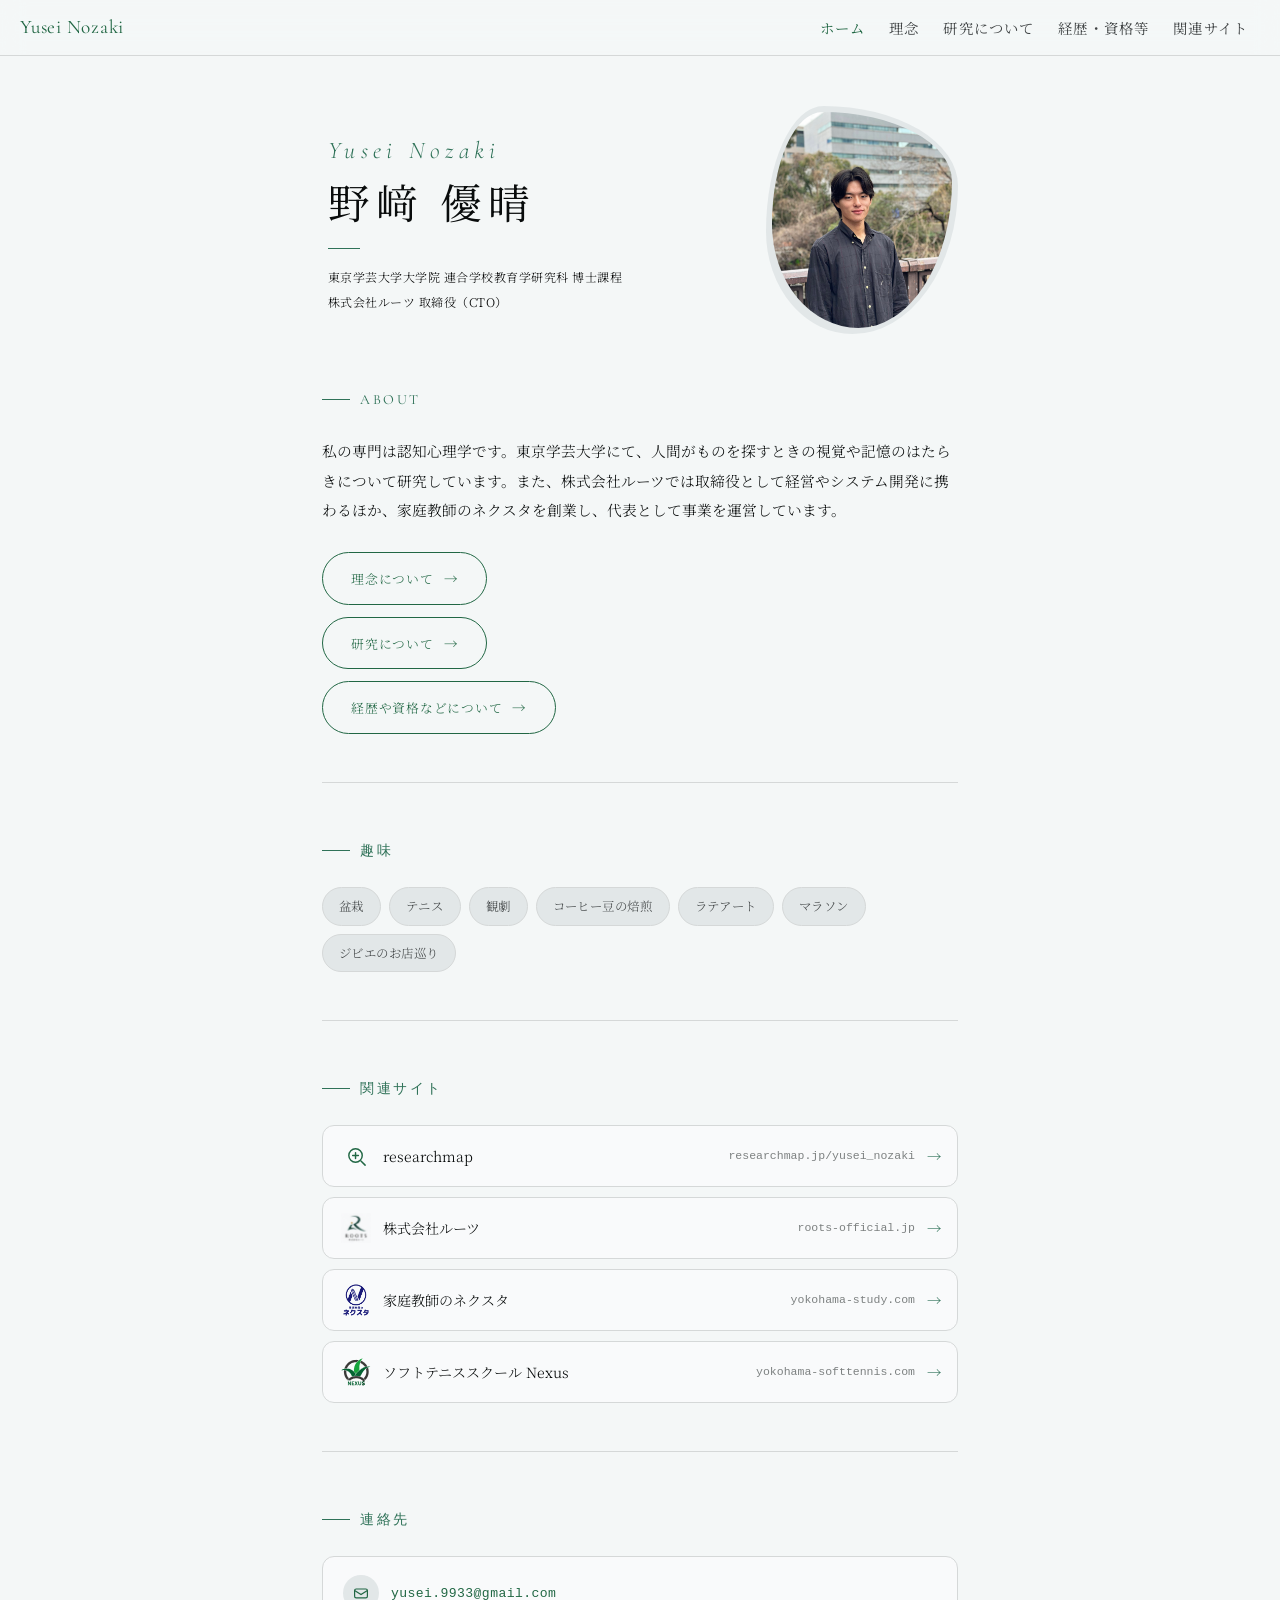
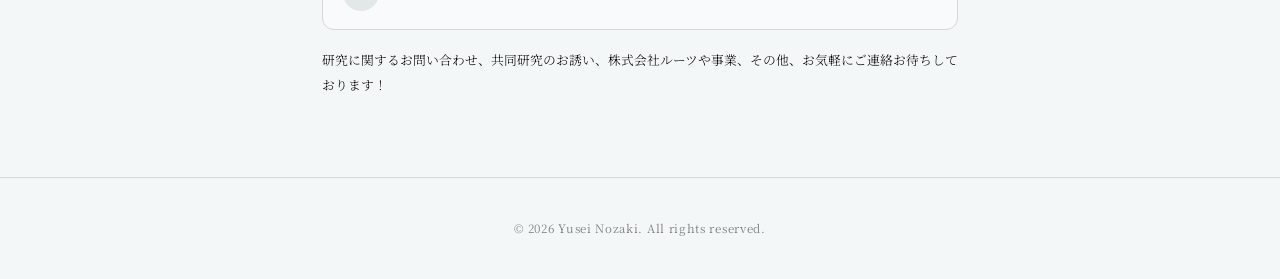
==== commit 25a1c429: "Add sports coaching qualification and update career link" ====
--- a/index.html
+++ b/index.html
@@ -110,7 +110,7 @@
         <span class="bio-cta-arrow">→</span>
       </a>
       <a href="/career/" class="btn rounded-pill d-inline-flex align-items-center bio-cta bio-cta-outline">
-        経歴などについて
+        経歴や資格などについて
         <span class="bio-cta-arrow">→</span>
       </a>
     </div>
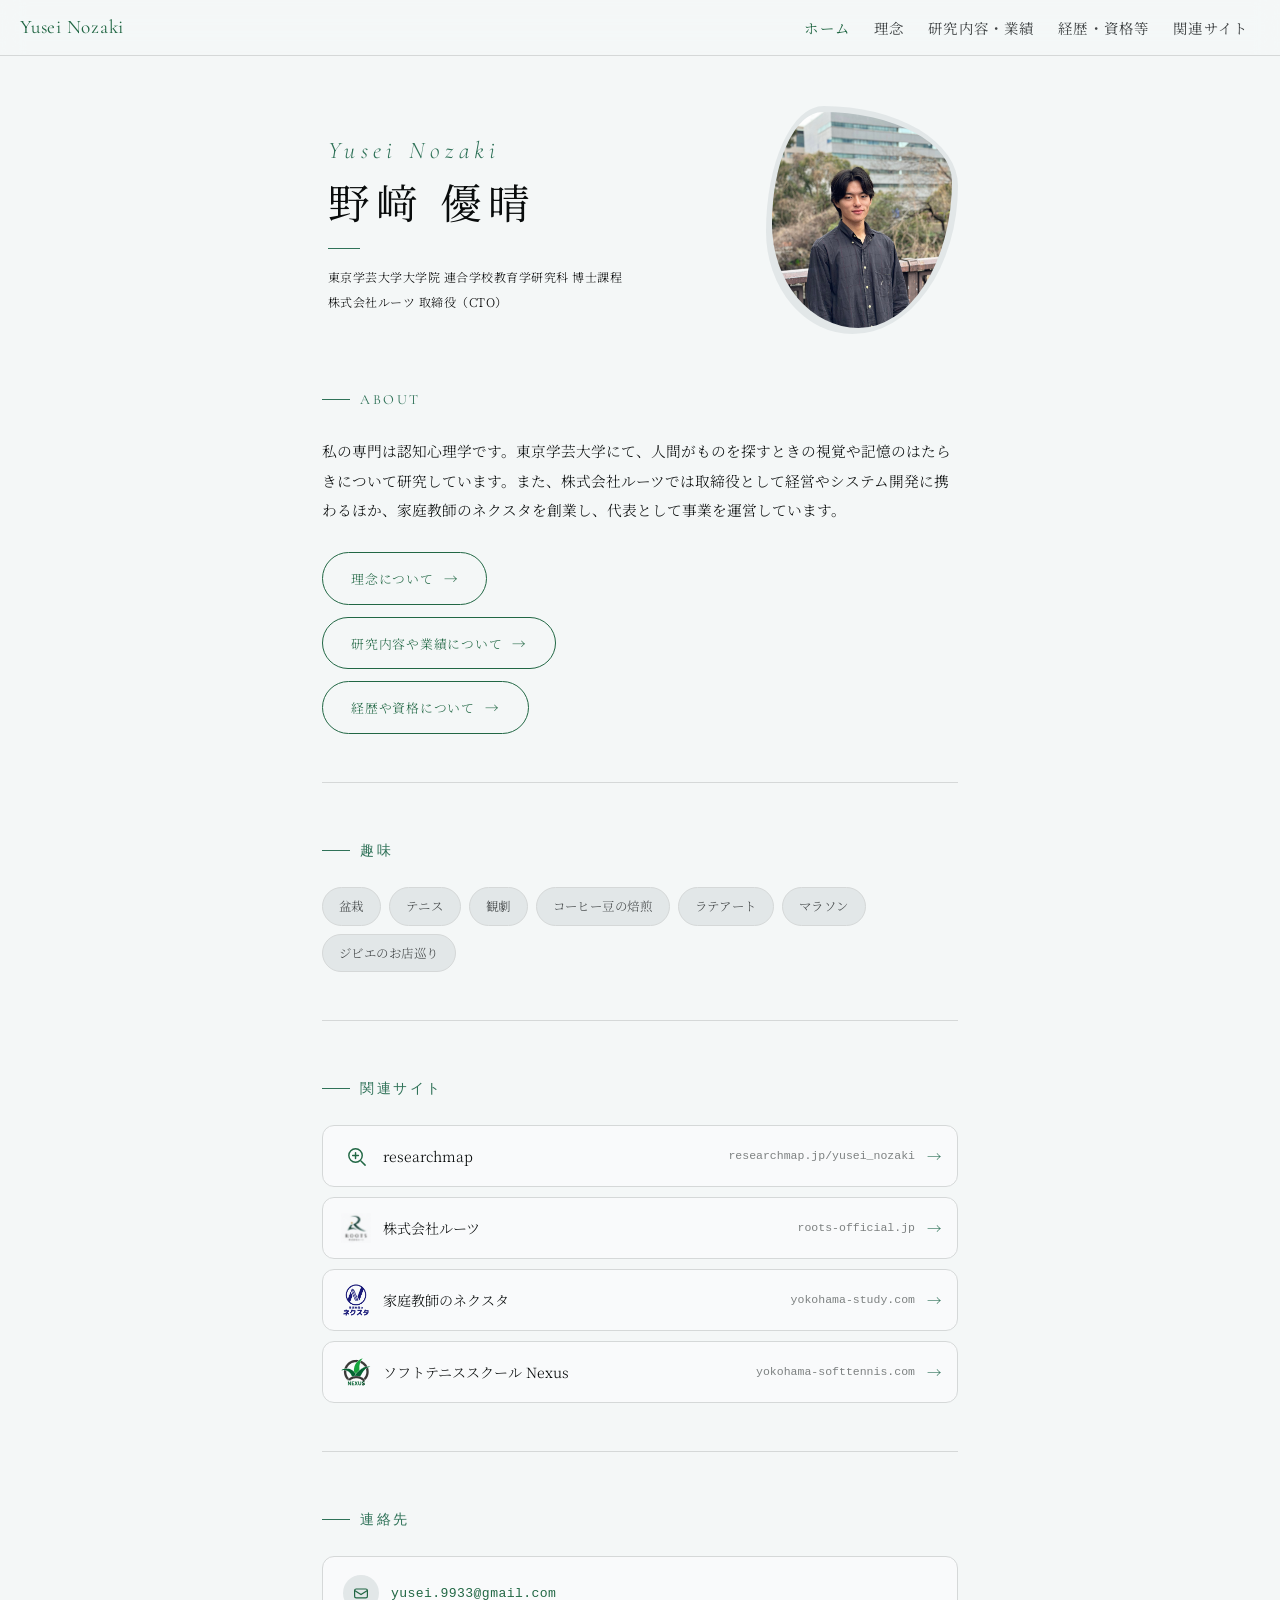
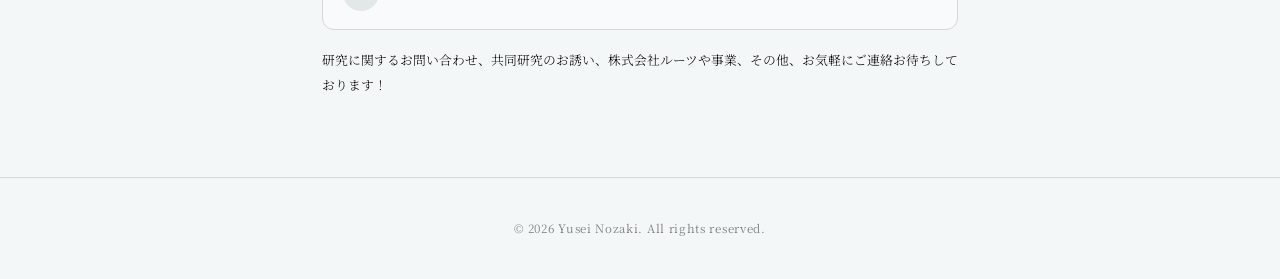
==== commit d671392f: "Update philosophy content and research navigation" ====
--- a/index.html
+++ b/index.html
@@ -67,7 +67,7 @@
     <ul class="navbar-nav nav-links">
       <li class="nav-item"><a href="/" class="nav-link active" aria-current="page">ホーム</a></li>
       <li class="nav-item"><a href="/philosophy/" class="nav-link">理念</a></li>
-      <li class="nav-item"><a href="/research/" class="nav-link">研究について</a></li>
+      <li class="nav-item"><a href="/research/" class="nav-link">研究内容・業績</a></li>
       <li class="nav-item"><a href="/career/" class="nav-link">経歴・資格等</a></li>
       <li class="nav-item"><a href="/links/" class="nav-link">関連サイト</a></li>
     </ul>
@@ -106,11 +106,11 @@
         <span class="bio-cta-arrow">→</span>
       </a>
       <a href="/research/" class="btn rounded-pill d-inline-flex align-items-center bio-cta bio-cta-outline">
-        研究について
+        研究内容や業績について
         <span class="bio-cta-arrow">→</span>
       </a>
       <a href="/career/" class="btn rounded-pill d-inline-flex align-items-center bio-cta bio-cta-outline">
-        経歴や資格などについて
+        経歴や資格について
         <span class="bio-cta-arrow">→</span>
       </a>
     </div>
--- a/css/style.css
+++ b/css/style.css
@@ -793,15 +793,11 @@
 .breadcrumbs a:hover { text-decoration: underline; }
 .breadcrumbs + .page-hero { padding-top: 28px; }
 
-/* Philosophy: an opening statement followed by four quiet, distinct sections. */
-.philosophy-body .philosophy-lead {
-  margin-bottom: 24px;
-  font-size: clamp(1.05rem, 3.8vw, 1.25rem);
-  font-weight: 400;
-  color: var(--green);
-  line-height: 1.9;
-}
+/* Philosophy: an opening statement, illustration, education, and research. */
 .philosophy-intro { padding-bottom: 8px; }
+.philosophy-illustration { margin: 32px 0 0; }
+.philosophy-illustration img { width: 100%; height: auto; }
+.philosophy-body .philosophy-subtitle { font-size: 1rem; }
 .philosophy-section {
   margin-top: 44px;
   padding-top: 36px;
